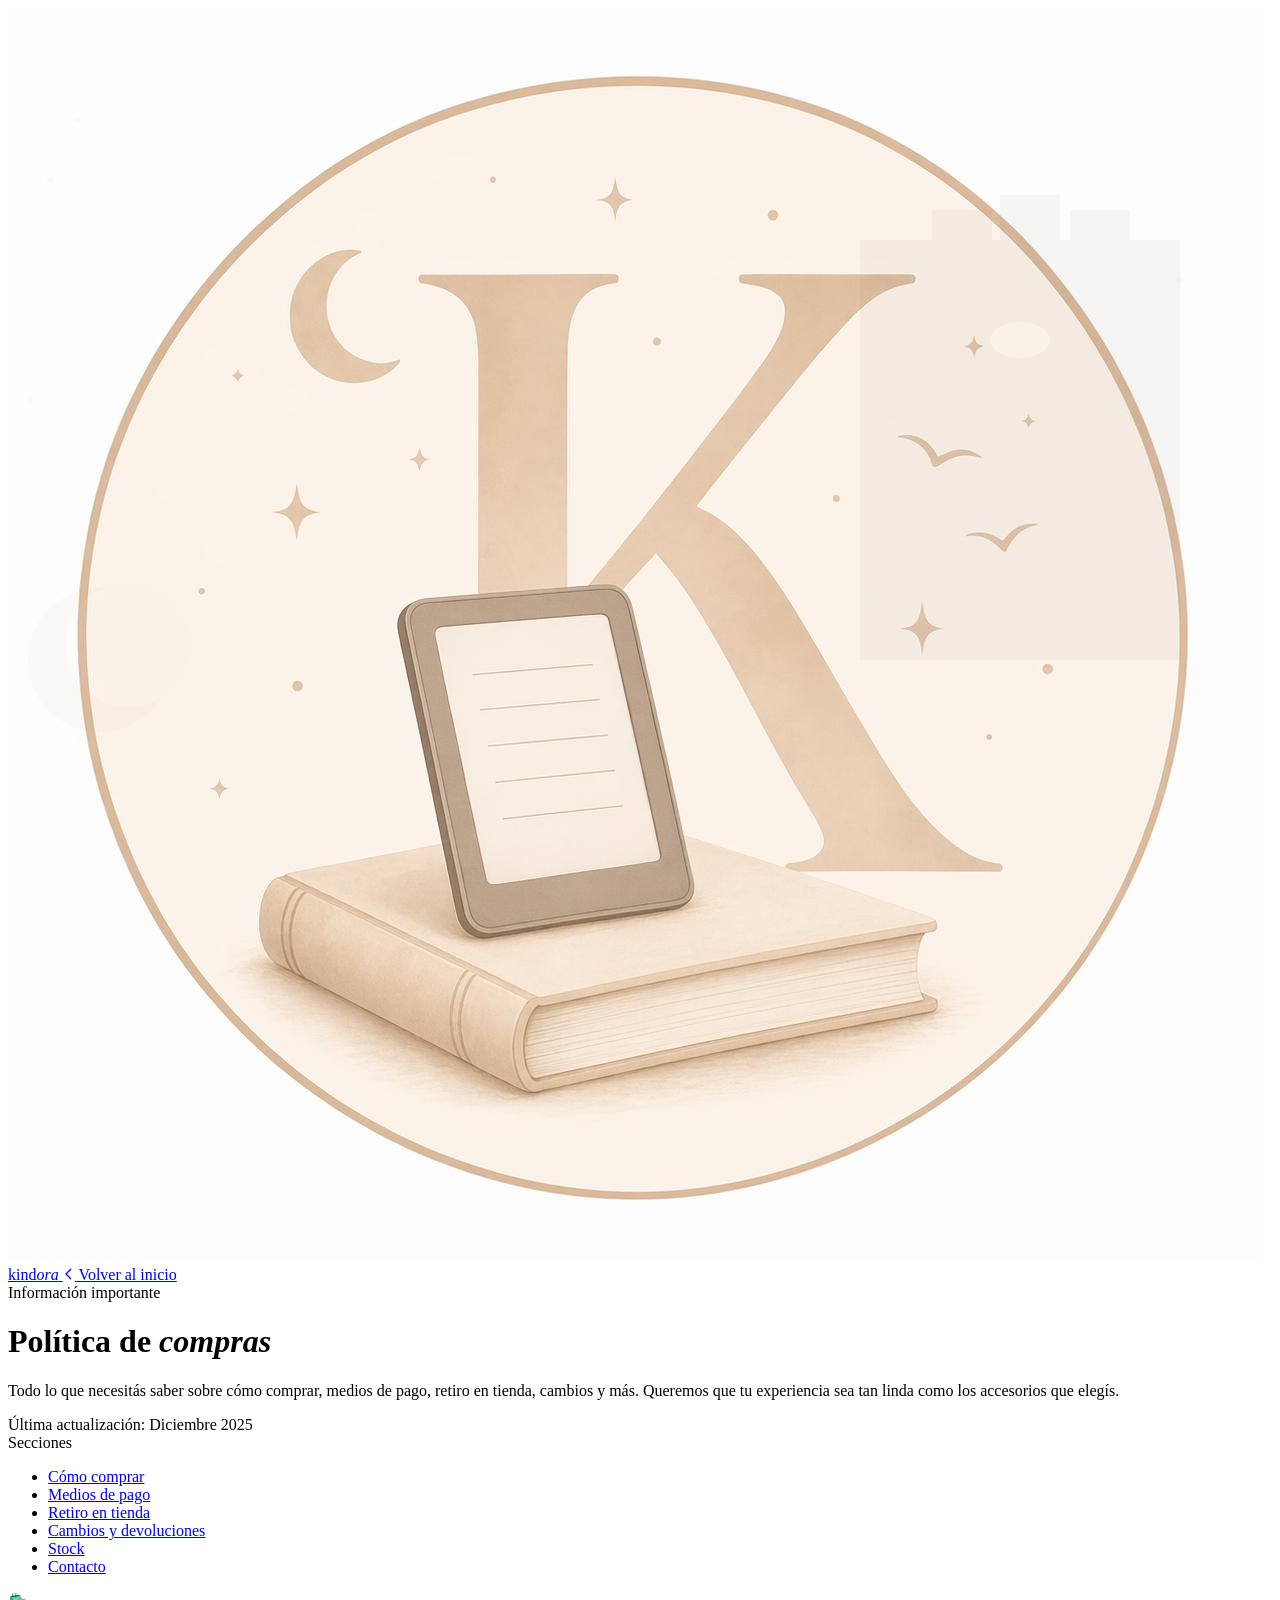
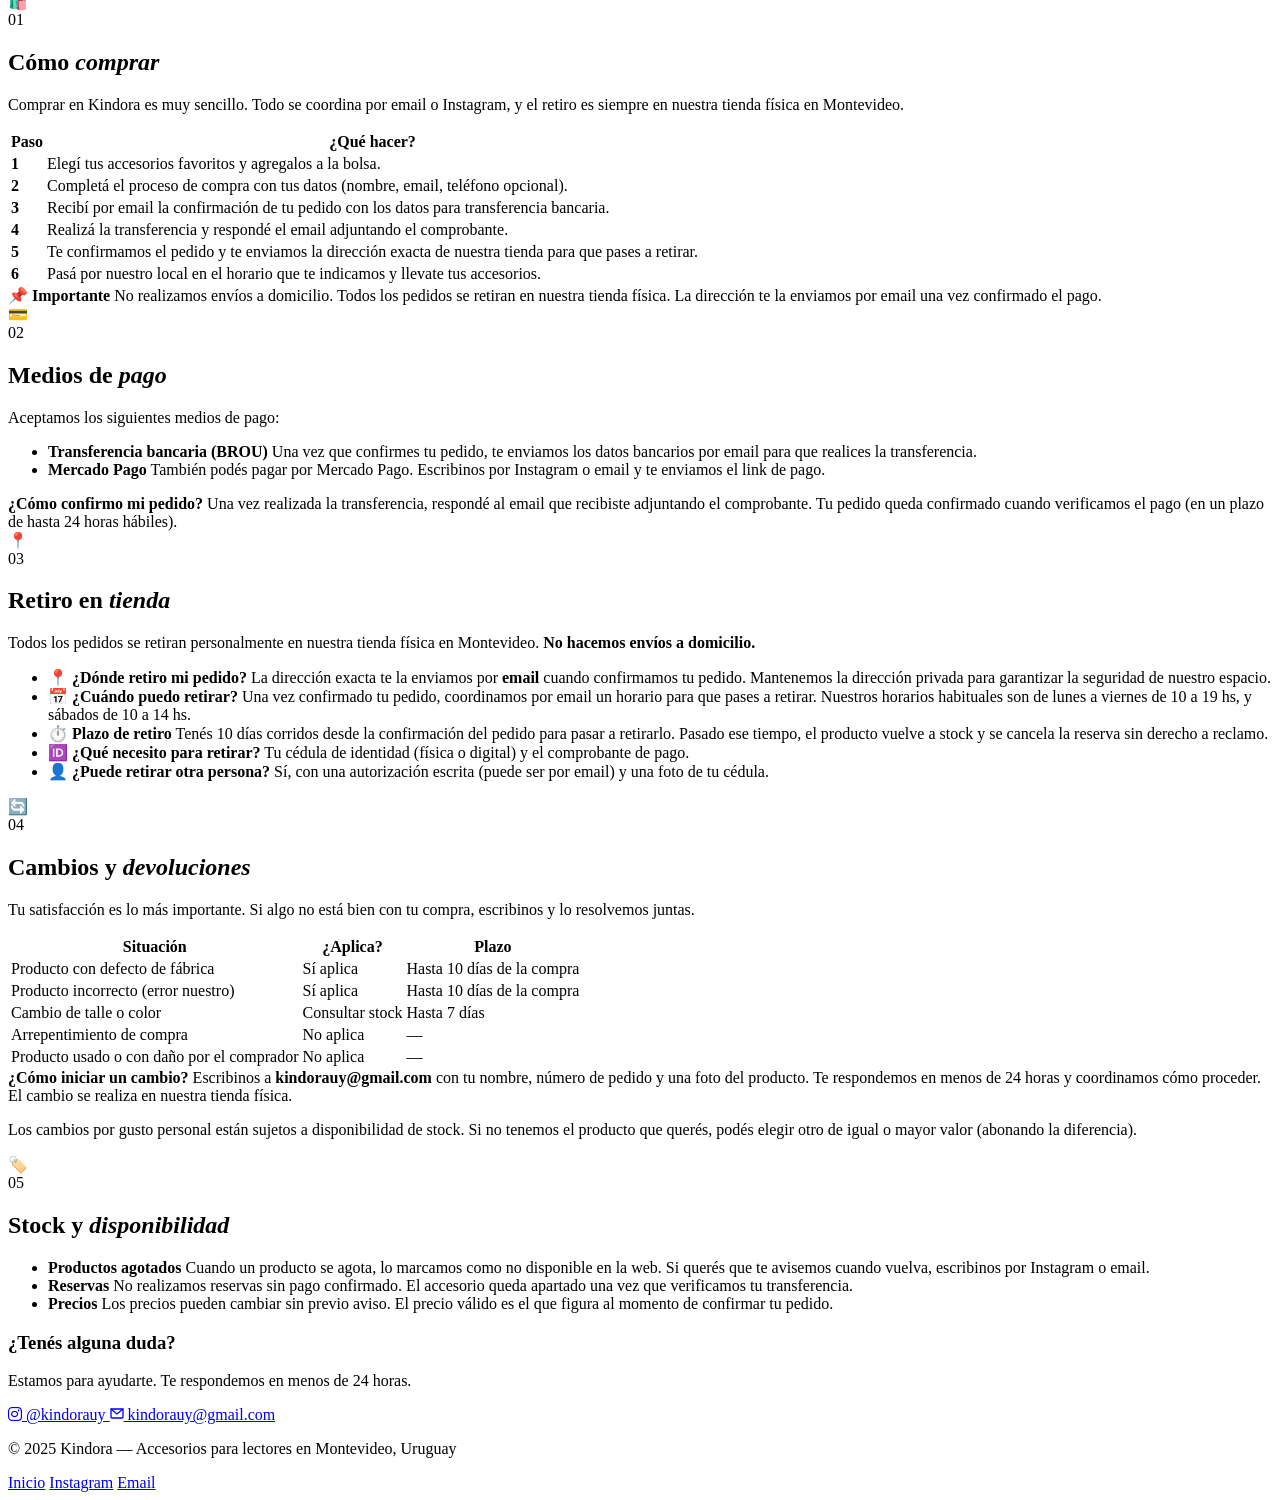
==== politica.html @ 34f6d498 "Create politica.html" ====
<!DOCTYPE html>
<html lang="es">
<head>
  <meta charset="UTF-8"/>
  <meta name="viewport" content="width=device-width, initial-scale=1.0, viewport-fit=cover"/>
  <title>Política de Compras — Kindora</title>
  <link href="https://fonts.googleapis.com/css2?family=Literata:ital,opsz,wght@0,7..72,300;0,7..72,400;0,7..72,500;0,7..72,600;1,7..72,300;1,7..72,400&display=swap" rel="stylesheet"/>
  <link rel="stylesheet" href="https://cdnjs.cloudflare.com/ajax/libs/font-awesome/6.4.0/css/all.min.css"/>
  <link rel="icon" href="img/logo.jpg" type="image/jpeg">
  <link rel="stylesheet" href="politica.css">
</head>
<body>

<!-- Fondo acuarela -->
<div class="watercolor-bg" aria-hidden="true">
  <svg width="100%" height="100%" xmlns="http://www.w3.org/2000/svg" style="position:absolute;top:0;left:0">
    <g opacity="0.035" fill="#4A3728" transform="translate(860,40)">
      <rect x="0" y="200" width="320" height="420"/>
      <rect x="72" y="170" width="60" height="40"/>
      <rect x="140" y="155" width="60" height="55"/>
      <rect x="210" y="170" width="60" height="40"/>
      <rect x="130" y="300" width="60" height="320"/>
      <ellipse cx="160" cy="300" rx="30" ry="18" fill="#F9F4EE"/>
    </g>
    <g opacity="0.04" transform="translate(20,580)">
      <circle cx="80" cy="80" r="72" fill="#D4A373"/>
      <circle cx="108" cy="65" r="62" fill="#F9F4EE"/>
    </g>
    <g opacity="0.055" fill="#D4A373">
      <circle cx="50" cy="180" r="3"/><circle cx="78" cy="120" r="2"/>
      <circle cx="1180" cy="280" r="3.5"/><circle cx="30" cy="400" r="2.5"/>
    </g>
  </svg>
</div>

<!-- Nav -->
<nav>
  <div class="nav-inner">
    <a href="index.html" class="logo">
      <img src="img/logo.jpeg" alt="Kindora" class="logo-img">
      <span class="logo-text">kind<em>ora</em></span>
    </a>
    <a href="index.html" class="nav-back">
      <svg width="12" height="12" viewBox="0 0 12 12" fill="none" stroke="currentColor" stroke-width="1.3">
        <polyline points="8,1 3,6 8,11"/>
      </svg>
      Volver al inicio
    </a>
  </div>
</nav>

<!-- Hero -->
<div class="policy-hero">
  <div class="policy-hero-inner">
    <div class="policy-eyebrow">Información importante</div>
    <h1>Política de <em>compras</em></h1>
    <p>Todo lo que necesitás saber sobre cómo comprar, medios de pago, retiro en tienda, cambios y más. Queremos que tu experiencia sea tan linda como los accesorios que elegís.</p>
    <div class="policy-date">Última actualización: Diciembre 2025</div>
    <div class="hero-ornament">
      <span></span><span></span><span></span><span></span><span></span>
    </div>
  </div>
</div>

<!-- Índice -->
<div class="policy-index">
  <div class="policy-index-inner">
    <span class="index-label">Secciones</span>
    <ul class="index-links">
      <li><a href="#comocomprar">Cómo comprar</a></li>
      <li><a href="#pagos">Medios de pago</a></li>
      <li><a href="#retiro">Retiro en tienda</a></li>
      <li><a href="#cambios">Cambios y devoluciones</a></li>
      <li><a href="#stock">Stock</a></li>
      <li><a href="#contacto">Contacto</a></li>
    </ul>
  </div>
</div>

<!-- Cuerpo -->
<div class="policy-body">

  <!-- 1. Cómo comprar -->
  <div class="policy-section" id="comocomprar-section">
    <span class="section-anchor" id="comocomprar"></span>
    <div class="policy-section-header">
      <div class="section-icon">🛍️</div>
      <div class="section-title-wrap">
        <span class="section-num">01</span>
        <h2>Cómo <em>comprar</em></h2>
      </div>
    </div>

    <p>Comprar en Kindora es muy sencillo. Todo se coordina por email o Instagram, y el retiro es siempre en nuestra tienda física en Montevideo.</p>

    <div class="policy-table-wrap">
      <table class="policy-table">
        <thead><tr><th>Paso</th><th>¿Qué hacer?</th></tr></thead>
        <tbody>
          <tr><td><strong>1</strong></td><td>Elegí tus accesorios favoritos y agregalos a la bolsa.</td></tr>
          <tr><td><strong>2</strong></td><td>Completá el proceso de compra con tus datos (nombre, email, teléfono opcional).</td></tr>
          <tr><td><strong>3</strong></td><td>Recibí por email la confirmación de tu pedido con los datos para transferencia bancaria.</td></tr>
          <tr><td><strong>4</strong></td><td>Realizá la transferencia y respondé el email adjuntando el comprobante.</td></tr>
          <tr><td><strong>5</strong></td><td>Te confirmamos el pedido y te enviamos la dirección exacta de nuestra tienda para que pases a retirar.</td></tr>
          <tr><td><strong>6</strong></td><td>Pasá por nuestro local en el horario que te indicamos y llevate tus accesorios.</td></tr>
        </tbody>
      </table>
    </div>

    <div class="policy-highlight">
      <strong>📌 Importante</strong>
      No realizamos envíos a domicilio. Todos los pedidos se retiran en nuestra tienda física. La dirección te la enviamos por email una vez confirmado el pago.
    </div>
  </div>

  <!-- 2. Medios de pago -->
  <div class="policy-section" id="pagos-section">
    <span class="section-anchor" id="pagos"></span>
    <div class="policy-section-header">
      <div class="section-icon">💳</div>
      <div class="section-title-wrap">
        <span class="section-num">02</span>
        <h2>Medios de <em>pago</em></h2>
      </div>
    </div>

    <p>Aceptamos los siguientes medios de pago:</p>

    <ul class="policy-items">
      <li>
        <div>
          <strong>Transferencia bancaria (BROU)</strong>
          Una vez que confirmes tu pedido, te enviamos los datos bancarios por email para que realices la transferencia.
        </div>
      </li>
      <li>
        <div>
          <strong>Mercado Pago</strong>
          También podés pagar por Mercado Pago. Escribinos por Instagram o email y te enviamos el link de pago.
        </div>
      </li>
    </ul>

    <div class="policy-highlight">
      <strong>¿Cómo confirmo mi pedido?</strong>
      Una vez realizada la transferencia, respondé al email que recibiste adjuntando el comprobante. Tu pedido queda confirmado cuando verificamos el pago (en un plazo de hasta 24 horas hábiles).
    </div>
  </div>

  <!-- 3. Retiro en tienda -->
  <div class="policy-section" id="retiro-section">
    <span class="section-anchor" id="retiro"></span>
    <div class="policy-section-header">
      <div class="section-icon">📍</div>
      <div class="section-title-wrap">
        <span class="section-num">03</span>
        <h2>Retiro en <em>tienda</em></h2>
      </div>
    </div>

    <p>Todos los pedidos se retiran personalmente en nuestra tienda física en Montevideo. <strong>No hacemos envíos a domicilio.</strong></p>

    <ul class="policy-items">
      <li>
        <div>
          <strong>📍 ¿Dónde retiro mi pedido?</strong>
          La dirección exacta te la enviamos por <strong>email</strong> cuando confirmamos tu pedido. Mantenemos la dirección privada para garantizar la seguridad de nuestro espacio.
        </div>
      </li>
      <li>
        <div>
          <strong>📅 ¿Cuándo puedo retirar?</strong>
          Una vez confirmado tu pedido, coordinamos por email un horario para que pases a retirar. Nuestros horarios habituales son de lunes a viernes de 10 a 19 hs, y sábados de 10 a 14 hs.
        </div>
      </li>
      <li>
        <div>
          <strong>⏱️ Plazo de retiro</strong>
          Tenés 10 días corridos desde la confirmación del pedido para pasar a retirarlo. Pasado ese tiempo, el producto vuelve a stock y se cancela la reserva sin derecho a reclamo.
        </div>
      </li>
      <li>
        <div>
          <strong>🆔 ¿Qué necesito para retirar?</strong>
          Tu cédula de identidad (física o digital) y el comprobante de pago.
        </div>
      </li>
      <li>
        <div>
          <strong>👤 ¿Puede retirar otra persona?</strong>
          Sí, con una autorización escrita (puede ser por email) y una foto de tu cédula.
        </div>
      </li>
    </ul>
  </div>

  <!-- 4. Cambios y devoluciones -->
  <div class="policy-section" id="cambios-section">
    <span class="section-anchor" id="cambios"></span>
    <div class="policy-section-header">
      <div class="section-icon">🔄</div>
      <div class="section-title-wrap">
        <span class="section-num">04</span>
        <h2>Cambios y <em>devoluciones</em></h2>
      </div>
    </div>

    <p>Tu satisfacción es lo más importante. Si algo no está bien con tu compra, escribinos y lo resolvemos juntas.</p>

    <div class="policy-table-wrap">
      <table class="policy-table">
        <thead>
          <tr><th>Situación</th><th>¿Aplica?</th><th>Plazo</th></tr>
        </thead>
        <tbody>
          <tr><td>Producto con defecto de fábrica</td><td><span class="badge badge-ok">Sí aplica</span></td><td>Hasta 10 días de la compra</td></tr>
          <tr><td>Producto incorrecto (error nuestro)</td><td><span class="badge badge-ok">Sí aplica</span></td><td>Hasta 10 días de la compra</td></tr>
          <tr><td>Cambio de talle o color</td><td><span class="badge badge-cond">Consultar stock</span></td><td>Hasta 7 días</td></tr>
          <tr><td>Arrepentimiento de compra</td><td><span class="badge badge-no">No aplica</span></td><td>—</td></tr>
          <tr><td>Producto usado o con daño por el comprador</td><td><span class="badge badge-no">No aplica</span></td><td>—</td></tr>
        </tbody>
      </table>
    </div>

    <div class="policy-highlight">
      <strong>¿Cómo iniciar un cambio?</strong>
      Escribinos a <strong>kindorauy@gmail.com</strong> con tu nombre, número de pedido y una foto del producto. Te respondemos en menos de 24 horas y coordinamos cómo proceder. El cambio se realiza en nuestra tienda física.
    </div>

    <p>Los cambios por gusto personal están sujetos a disponibilidad de stock. Si no tenemos el producto que querés, podés elegir otro de igual o mayor valor (abonando la diferencia).</p>
  </div>

  <!-- 5. Stock -->
  <div class="policy-section" id="stock-section">
    <span class="section-anchor" id="stock"></span>
    <div class="policy-section-header">
      <div class="section-icon">🏷️</div>
      <div class="section-title-wrap">
        <span class="section-num">05</span>
        <h2>Stock y <em>disponibilidad</em></h2>
      </div>
    </div>

    <ul class="policy-items">
      <li>
        <div>
          <strong>Productos agotados</strong>
          Cuando un producto se agota, lo marcamos como no disponible en la web. Si querés que te avisemos cuando vuelva, escribinos por Instagram o email.
        </div>
      </li>
      <li>
        <div>
          <strong>Reservas</strong>
          No realizamos reservas sin pago confirmado. El accesorio queda apartado una vez que verificamos tu transferencia.
        </div>
      </li>
      <li>
        <div>
          <strong>Precios</strong>
          Los precios pueden cambiar sin previo aviso. El precio válido es el que figura al momento de confirmar tu pedido.
        </div>
      </li>
    </ul>
  </div>

  <!-- CTA Contacto -->
  <div class="policy-section" id="contacto-section">
    <span class="section-anchor" id="contacto"></span>
    <div class="policy-cta">
      <div class="policy-cta-text">
        <h3>¿Tenés alguna duda?</h3>
        <p>Estamos para ayudarte. Te respondemos en menos de 24 horas.</p>
      </div>
      <div class="policy-cta-actions">
        <a href="https://www.instagram.com/kindorauy" target="_blank" class="btn-ig">
          <i class="fab fa-instagram"></i>
          @kindorauy
        </a>
        <a href="mailto:kindorauy@gmail.com" class="btn-mail">
          <svg width="14" height="14" viewBox="0 0 14 14" fill="none" stroke="currentColor" stroke-width="1.3">
            <path d="M1 3h12v8a1 1 0 0 1-1 1H2a1 1 0 0 1-1-1V3z"/>
            <path d="M1 3l6 5 6-5"/>
          </svg>
          kindorauy@gmail.com
        </a>
      </div>
    </div>
  </div>

</div>

<!-- Footer -->
<footer>
  <div class="footer-bottom-simple">
    <p>© 2025 Kindora — Accesorios para lectores en Montevideo, Uruguay</p>
    <div class="footer-links">
      <a href="index.html">Inicio</a>
      <a href="https://www.instagram.com/kindorauy" target="_blank">Instagram</a>
      <a href="mailto:kindorauy@gmail.com">Email</a>
    </div>
  </div>
</footer>

<script src="politica.js"></script>
</body>
</html>
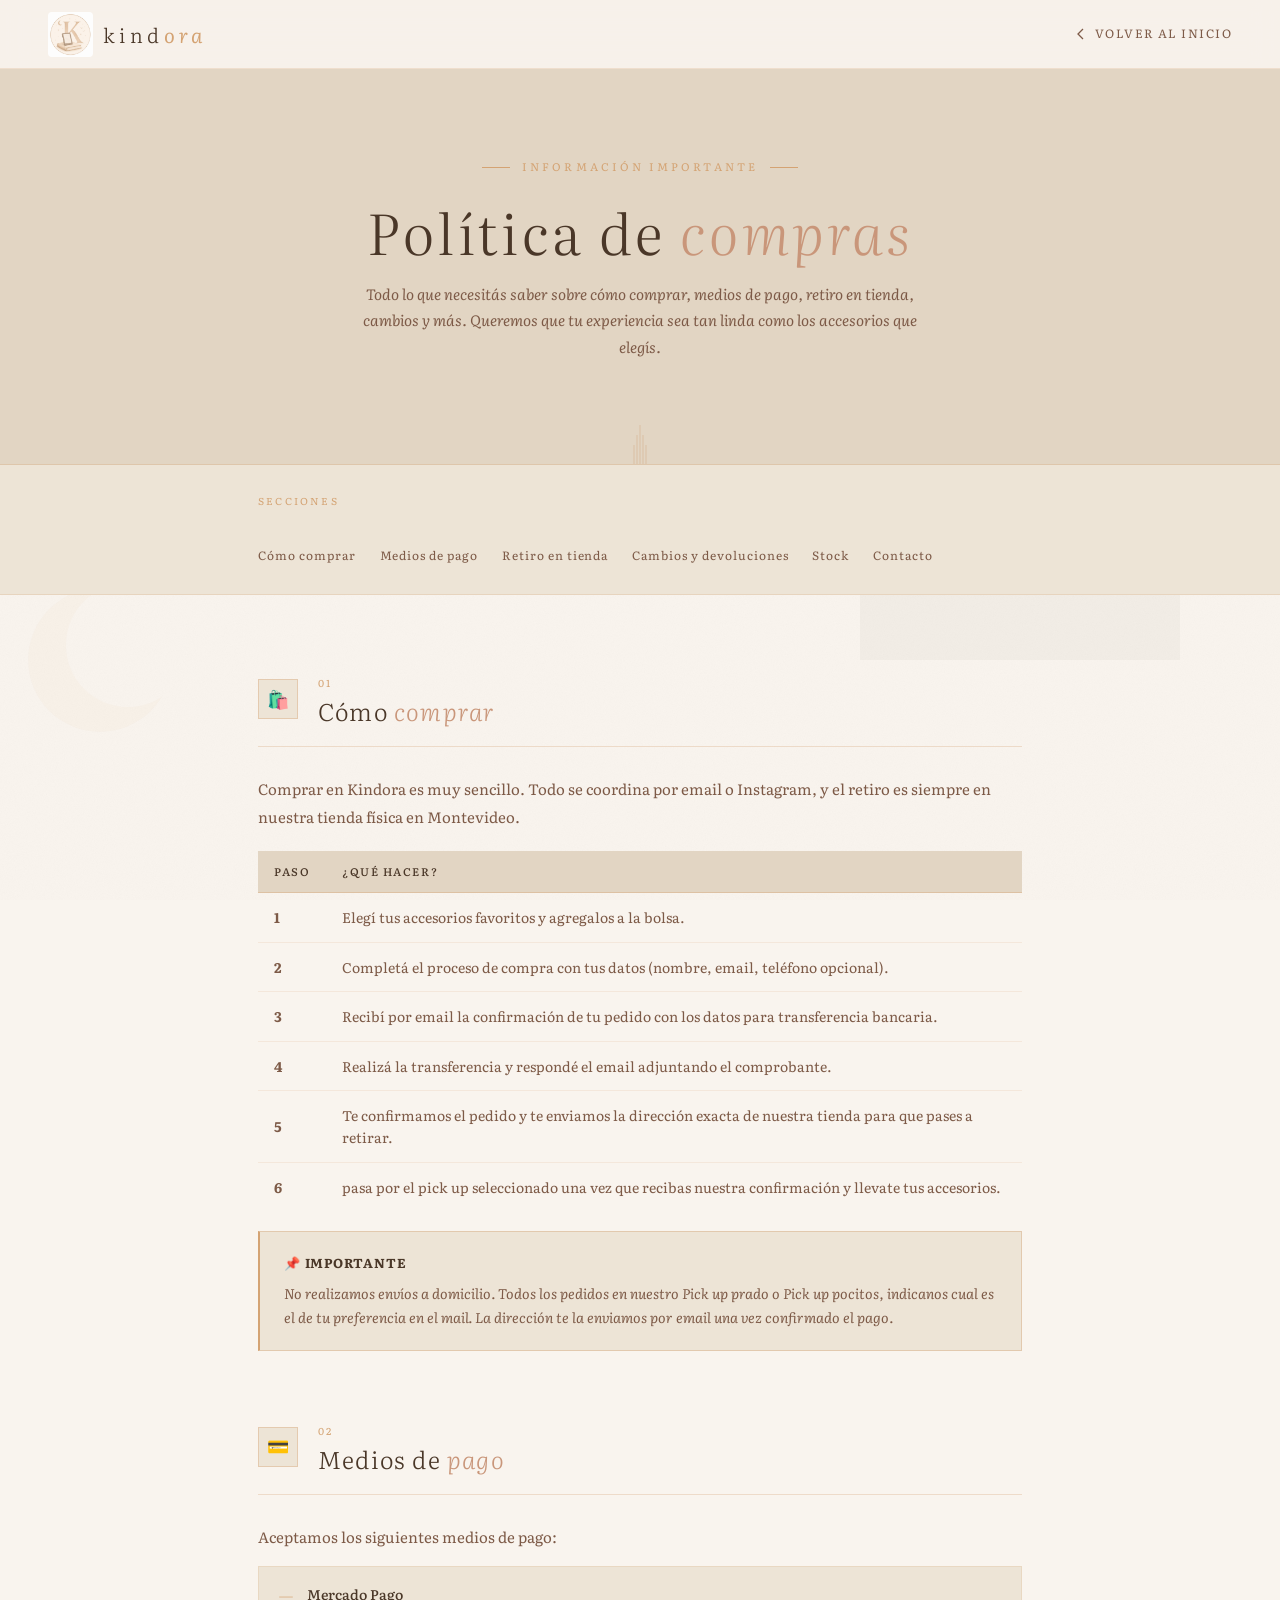
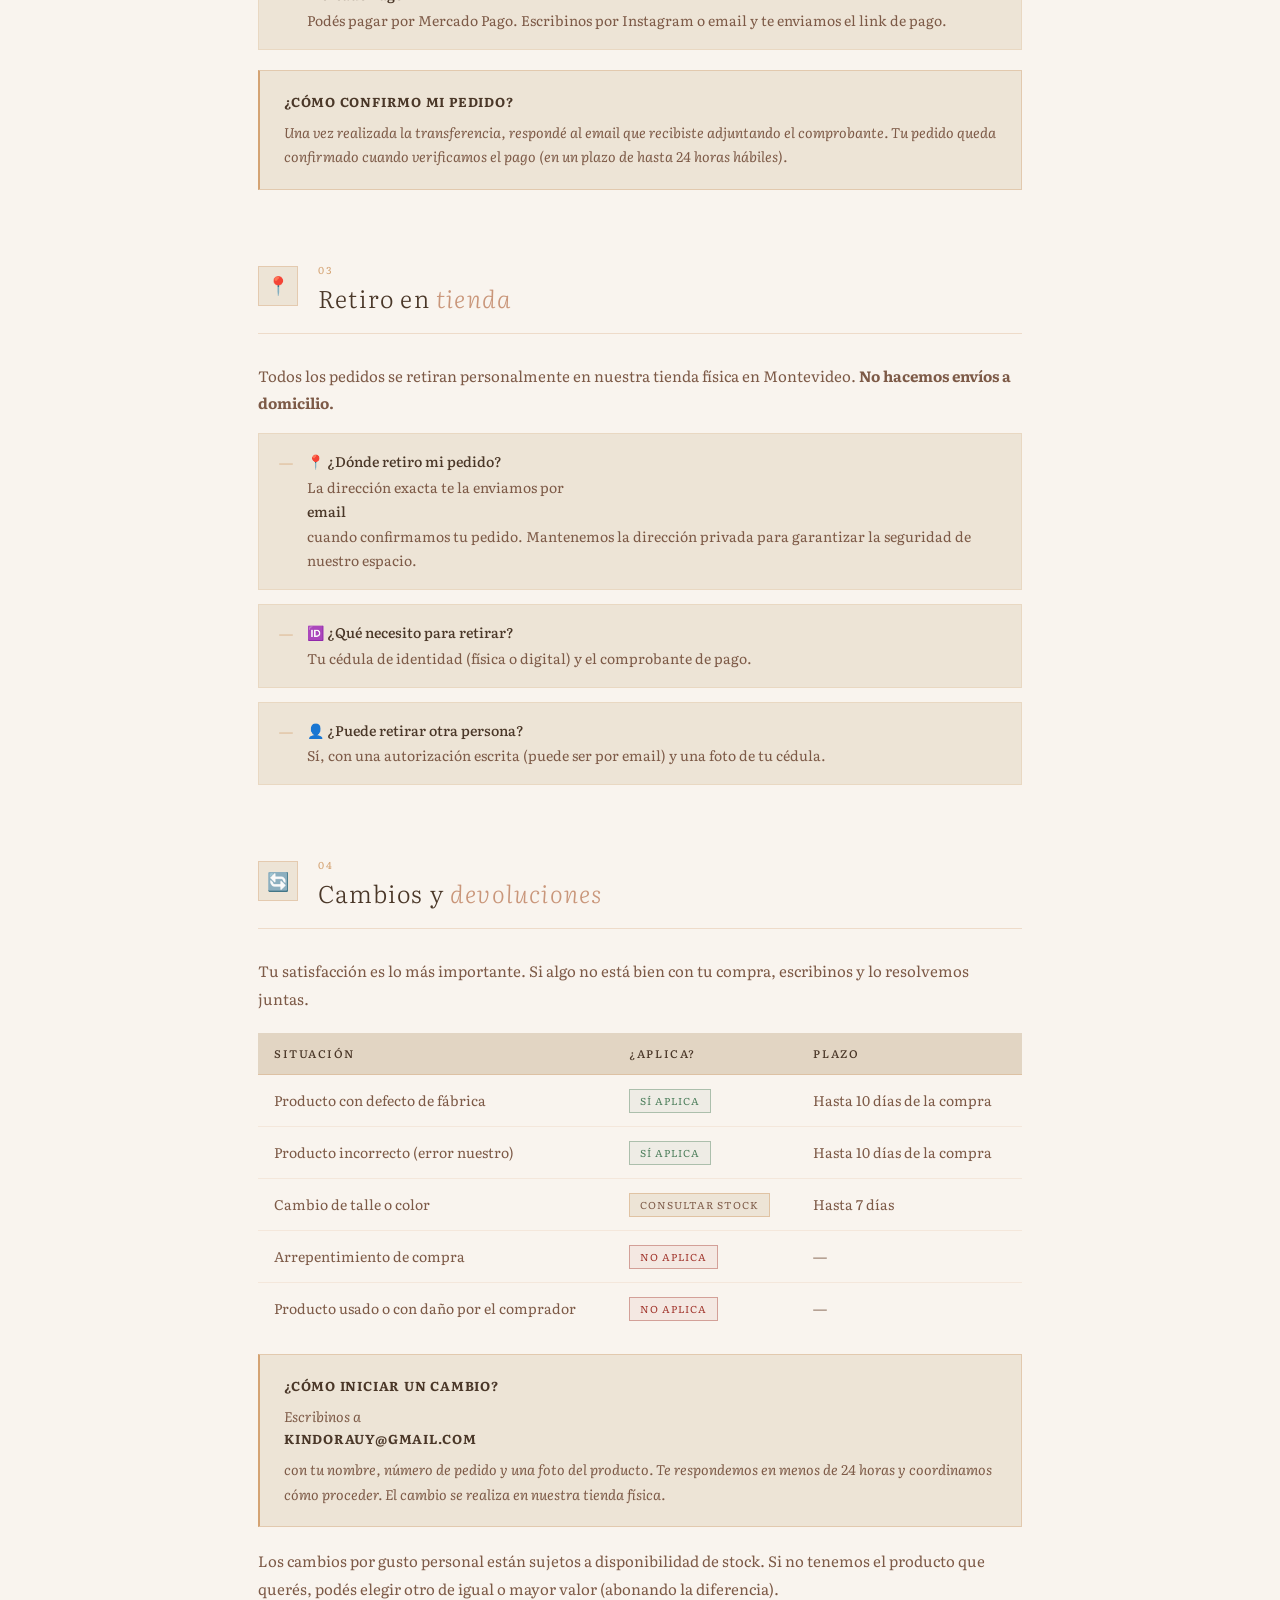
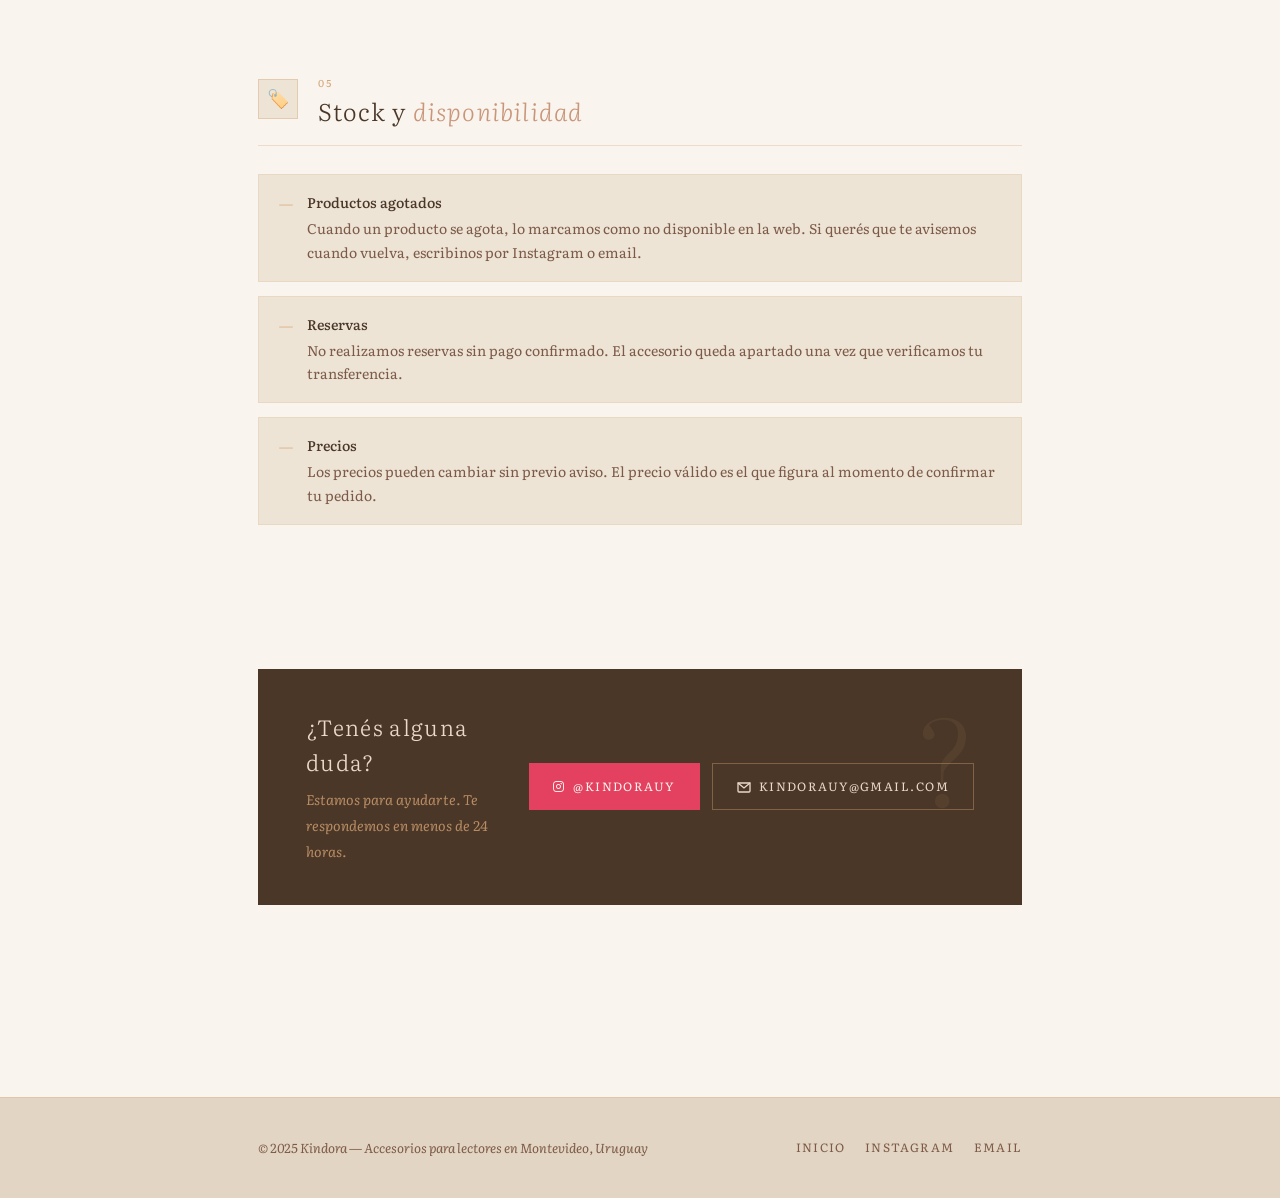
==== commit 54c0ece5: "Update politica.html" ====
--- a/politica.html
+++ b/politica.html
@@ -55,7 +55,7 @@
     <div class="policy-eyebrow">Información importante</div>
     <h1>Política de <em>compras</em></h1>
     <p>Todo lo que necesitás saber sobre cómo comprar, medios de pago, retiro en tienda, cambios y más. Queremos que tu experiencia sea tan linda como los accesorios que elegís.</p>
-    <div class="policy-date">Última actualización: Diciembre 2025</div>
+    
     <div class="hero-ornament">
       <span></span><span></span><span></span><span></span><span></span>
     </div>
@@ -102,14 +102,14 @@
           <tr><td><strong>3</strong></td><td>Recibí por email la confirmación de tu pedido con los datos para transferencia bancaria.</td></tr>
           <tr><td><strong>4</strong></td><td>Realizá la transferencia y respondé el email adjuntando el comprobante.</td></tr>
           <tr><td><strong>5</strong></td><td>Te confirmamos el pedido y te enviamos la dirección exacta de nuestra tienda para que pases a retirar.</td></tr>
-          <tr><td><strong>6</strong></td><td>Pasá por nuestro local en el horario que te indicamos y llevate tus accesorios.</td></tr>
+          <tr><td><strong>6</strong></td><td>pasa por el pick up seleccionado una vez que recibas nuestra confirmación y llevate tus accesorios.</td></tr>
         </tbody>
       </table>
     </div>
 
     <div class="policy-highlight">
       <strong>📌 Importante</strong>
-      No realizamos envíos a domicilio. Todos los pedidos se retiran en nuestra tienda física. La dirección te la enviamos por email una vez confirmado el pago.
+      No realizamos envíos a domicilio. Todos los pedidos en nuestro Pick up prado o Pick up pocitos, indicanos cual es el de tu preferencia en el mail. La dirección te la enviamos por email una vez confirmado el pago.
     </div>
   </div>
 
@@ -127,16 +127,11 @@
     <p>Aceptamos los siguientes medios de pago:</p>
 
     <ul class="policy-items">
-      <li>
-        <div>
-          <strong>Transferencia bancaria (BROU)</strong>
-          Una vez que confirmes tu pedido, te enviamos los datos bancarios por email para que realices la transferencia.
-        </div>
-      </li>
+      
       <li>
         <div>
           <strong>Mercado Pago</strong>
-          También podés pagar por Mercado Pago. Escribinos por Instagram o email y te enviamos el link de pago.
+          Podés pagar por Mercado Pago. Escribinos por Instagram o email y te enviamos el link de pago.
         </div>
       </li>
     </ul>
@@ -166,19 +161,8 @@
           <strong>📍 ¿Dónde retiro mi pedido?</strong>
           La dirección exacta te la enviamos por <strong>email</strong> cuando confirmamos tu pedido. Mantenemos la dirección privada para garantizar la seguridad de nuestro espacio.
         </div>
-      </li>
-      <li>
-        <div>
-          <strong>📅 ¿Cuándo puedo retirar?</strong>
-          Una vez confirmado tu pedido, coordinamos por email un horario para que pases a retirar. Nuestros horarios habituales son de lunes a viernes de 10 a 19 hs, y sábados de 10 a 14 hs.
-        </div>
-      </li>
-      <li>
-        <div>
-          <strong>⏱️ Plazo de retiro</strong>
-          Tenés 10 días corridos desde la confirmación del pedido para pasar a retirarlo. Pasado ese tiempo, el producto vuelve a stock y se cancela la reserva sin derecho a reclamo.
-        </div>
-      </li>
+      </li>   
+      
       <li>
         <div>
           <strong>🆔 ¿Qué necesito para retirar?</strong>
--- a/politica.css
+++ b/politica.css
@@ -0,0 +1,707 @@
+*,
+*::before,
+*::after {
+  margin: 0;
+  padding: 0;
+  box-sizing: border-box;
+}
+
+html {
+  scroll-behavior: smooth;
+}
+
+body {
+  font-family: 'Literata', Georgia, serif;
+  background-color: #F9F4EE;
+  color: #4A3728;
+  line-height: 1.6;
+  -webkit-font-smoothing: antialiased;
+  overflow-x: hidden;
+  position: relative;
+}
+
+/* Variables */
+:root {
+  --cream: #F9F4EE;
+  --brown: #4A3728;
+  --sepia: #D4A373;
+  --rose: #C9967A;
+  --rose-light: #EDD9C8;
+  --brown-mid: #7D5A47;
+  --brown-light: #A67B5B;
+  --cream-dark: #EDE4D6;
+  --cream-darker: #E2D5C3;
+  --ink: #2E1F12;
+  --shadow-soft: rgba(74, 55, 40, 0.12);
+  --shadow-med: rgba(74, 55, 40, 0.20);
+  --transition: all 0.28s cubic-bezier(0.25, 0.1, 0.2, 1);
+}
+
+/* Paper texture */
+body::before {
+  content: '';
+  position: fixed;
+  inset: 0;
+  background-image: url("data:image/svg+xml,%3Csvg xmlns='http://www.w3.org/2000/svg' width='300' height='300'%3E%3Cfilter id='n'%3E%3CfeTurbulence type='fractalNoise' baseFrequency='0.9' numOctaves='4' stitchTiles='stitch'/%3E%3CfeColorMatrix type='saturate' values='0'/%3E%3C/filter%3E%3Crect width='300' height='300' filter='url(%23n)' opacity='0.04'/%3E%3C/svg%3E");
+  pointer-events: none;
+  z-index: 0;
+}
+
+.watercolor-bg {
+  position: fixed;
+  top: 0;
+  left: 0;
+  width: 100%;
+  height: 100%;
+  pointer-events: none;
+  z-index: 0;
+  overflow: hidden;
+}
+
+/* Navigation */
+nav {
+  position: fixed;
+  top: 0;
+  left: 0;
+  right: 0;
+  z-index: 100;
+  padding: 0 48px;
+  background: rgba(249, 244, 238, 0.92);
+  backdrop-filter: blur(14px);
+  border-bottom: 0.5px solid rgba(212, 163, 115, 0.25);
+}
+
+.nav-inner {
+  max-width: 1280px;
+  margin: 0 auto;
+  display: flex;
+  align-items: center;
+  justify-content: space-between;
+  height: 68px;
+}
+
+.logo {
+  display: flex;
+  align-items: center;
+  gap: 10px;
+  text-decoration: none;
+}
+
+.logo-img {
+  height: 45px;
+  width: auto;
+  border-radius: 4px;
+}
+
+.logo-text {
+  font-size: 20px;
+  font-weight: 300;
+  letter-spacing: 0.22em;
+  color: var(--brown);
+  text-transform: lowercase;
+}
+
+.logo-text em {
+  font-style: italic;
+  font-weight: 400;
+  color: var(--sepia);
+}
+
+.nav-back {
+  display: flex;
+  align-items: center;
+  gap: 8px;
+  font-family: 'Literata', serif;
+  font-size: 12px;
+  letter-spacing: 0.12em;
+  text-transform: uppercase;
+  color: var(--brown-mid);
+  text-decoration: none;
+  transition: color 0.2s;
+}
+
+.nav-back:hover {
+  color: var(--brown);
+}
+
+.nav-back svg {
+  transition: transform 0.2s;
+}
+
+.nav-back:hover svg {
+  transform: translateX(-3px);
+}
+
+/* Hero */
+.policy-hero {
+  padding-top: 68px;
+  background: var(--cream-darker);
+  border-bottom: 0.5px solid rgba(212, 163, 115, 0.3);
+  position: relative;
+  z-index: 1;
+  overflow: hidden;
+}
+
+.policy-hero-inner {
+  max-width: 860px;
+  margin: 0 auto;
+  padding: 80px 48px 72px;
+  text-align: center;
+  position: relative;
+  animation: fadeUp 0.9s ease both;
+}
+
+@keyframes fadeUp {
+  from {
+    opacity: 0;
+    transform: translateY(20px);
+  }
+  to {
+    opacity: 1;
+    transform: translateY(0);
+  }
+}
+
+.policy-eyebrow {
+  display: inline-flex;
+  align-items: center;
+  gap: 12px;
+  font-size: 11px;
+  letter-spacing: 0.28em;
+  text-transform: uppercase;
+  color: var(--sepia);
+  margin-bottom: 24px;
+}
+
+.policy-eyebrow::before,
+.policy-eyebrow::after {
+  content: '';
+  display: block;
+  width: 28px;
+  height: 0.5px;
+  background: var(--sepia);
+}
+
+.policy-hero h1 {
+  font-size: clamp(32px, 5vw, 56px);
+  font-weight: 300;
+  letter-spacing: 0.06em;
+  line-height: 1.1;
+  color: var(--brown);
+  margin-bottom: 20px;
+}
+
+.policy-hero h1 em {
+  font-style: italic;
+  color: var(--rose);
+}
+
+.policy-hero p {
+  font-size: 15px;
+  line-height: 1.75;
+  color: var(--brown-mid);
+  max-width: 560px;
+  margin: 0 auto 32px;
+  font-style: italic;
+}
+
+.policy-date {
+  font-size: 11px;
+  letter-spacing: 0.18em;
+  text-transform: uppercase;
+  color: var(--brown-light);
+  display: flex;
+  align-items: center;
+  justify-content: center;
+  gap: 10px;
+}
+
+.policy-date::before,
+.policy-date::after {
+  content: '';
+  display: block;
+  width: 20px;
+  height: 0.5px;
+  background: var(--brown-light);
+  opacity: 0.5;
+}
+
+.hero-ornament {
+  position: absolute;
+  bottom: -1px;
+  left: 50%;
+  transform: translateX(-50%);
+  display: flex;
+  gap: 2px;
+  align-items: flex-end;
+}
+
+.hero-ornament span {
+  display: block;
+  width: 1px;
+  background: rgba(212, 163, 115, 0.4);
+}
+
+.hero-ornament span:nth-child(1),
+.hero-ornament span:nth-child(5) {
+  height: 20px;
+}
+
+.hero-ornament span:nth-child(2),
+.hero-ornament span:nth-child(4) {
+  height: 30px;
+}
+
+.hero-ornament span:nth-child(3) {
+  height: 40px;
+}
+
+/* Índice */
+.policy-index {
+  background: var(--cream-dark);
+  border-bottom: 0.5px solid rgba(212, 163, 115, 0.25);
+  position: relative;
+  z-index: 1;
+}
+
+.policy-index-inner {
+  max-width: 860px;
+  margin: 0 auto;
+  padding: 28px 48px;
+  display: flex;
+  align-items: center;
+  gap: 32px;
+  flex-wrap: wrap;
+}
+
+.index-label {
+  font-size: 10px;
+  letter-spacing: 0.22em;
+  text-transform: uppercase;
+  color: var(--sepia);
+  white-space: nowrap;
+  flex-shrink: 0;
+}
+
+.index-links {
+  display: flex;
+  gap: 24px;
+  flex-wrap: wrap;
+  list-style: none;
+}
+
+.index-links a {
+  font-size: 12px;
+  letter-spacing: 0.08em;
+  color: var(--brown-mid);
+  text-decoration: none;
+  transition: color 0.2s;
+  white-space: nowrap;
+}
+
+.index-links a:hover {
+  color: var(--brown);
+}
+
+/* Contenido */
+.policy-body {
+  max-width: 860px;
+  margin: 0 auto;
+  padding: 80px 48px 120px;
+  position: relative;
+  z-index: 1;
+}
+
+.policy-section {
+  margin-bottom: 72px;
+  opacity: 0;
+  transform: translateY(20px);
+  transition: opacity 0.7s ease, transform 0.7s ease;
+}
+
+.policy-section.visible {
+  opacity: 1;
+  transform: translateY(0);
+}
+
+.section-anchor {
+  display: block;
+  height: 88px;
+  margin-top: -88px;
+  visibility: hidden;
+}
+
+.policy-section-header {
+  display: flex;
+  align-items: flex-start;
+  gap: 20px;
+  margin-bottom: 28px;
+  padding-bottom: 20px;
+  border-bottom: 0.5px solid rgba(212, 163, 115, 0.3);
+}
+
+.section-icon {
+  width: 40px;
+  height: 40px;
+  flex-shrink: 0;
+  background: var(--cream-dark);
+  border: 0.5px solid rgba(212, 163, 115, 0.4);
+  display: flex;
+  align-items: center;
+  justify-content: center;
+  font-size: 18px;
+  margin-top: 4px;
+}
+
+.section-title-wrap {
+  flex: 1;
+}
+
+.section-num {
+  font-size: 10px;
+  letter-spacing: 0.24em;
+  text-transform: uppercase;
+  color: var(--sepia);
+  display: block;
+  margin-bottom: 6px;
+}
+
+.policy-section h2 {
+  font-size: 24px;
+  font-weight: 300;
+  letter-spacing: 0.05em;
+  color: var(--brown);
+  line-height: 1.2;
+}
+
+.policy-section h2 em {
+  font-style: italic;
+  color: var(--rose);
+}
+
+.policy-section p {
+  font-size: 15px;
+  line-height: 1.85;
+  color: var(--brown-mid);
+  margin-bottom: 16px;
+}
+
+.policy-section p:last-child {
+  margin-bottom: 0;
+}
+
+/* Items */
+.policy-items {
+  list-style: none;
+  display: flex;
+  flex-direction: column;
+  gap: 14px;
+  margin-bottom: 20px;
+}
+
+.policy-items li {
+  display: flex;
+  align-items: flex-start;
+  gap: 14px;
+  padding: 16px 20px;
+  background: var(--cream-dark);
+  border: 0.5px solid rgba(212, 163, 115, 0.2);
+  font-size: 14px;
+  line-height: 1.7;
+  color: var(--brown-mid);
+}
+
+.policy-items li::before {
+  content: '—';
+  color: var(--sepia);
+  flex-shrink: 0;
+  font-weight: 300;
+  margin-top: 1px;
+}
+
+.policy-items li strong {
+  color: var(--brown);
+  font-weight: 500;
+  display: block;
+  margin-bottom: 2px;
+}
+
+/* Highlight box */
+.policy-highlight {
+  background: var(--cream-dark);
+  border: 0.5px solid rgba(212, 163, 115, 0.4);
+  border-left: 2px solid var(--sepia);
+  padding: 20px 24px;
+  margin: 20px 0;
+  font-size: 14px;
+  line-height: 1.75;
+  color: var(--brown-mid);
+  font-style: italic;
+}
+
+.policy-highlight strong {
+  color: var(--brown);
+  font-style: normal;
+  display: block;
+  margin-bottom: 6px;
+  font-size: 13px;
+  letter-spacing: 0.06em;
+  text-transform: uppercase;
+}
+
+/* Tabla */
+.policy-table-wrap {
+  overflow-x: auto;
+  margin: 20px 0;
+}
+
+.policy-table {
+  width: 100%;
+  border-collapse: collapse;
+  font-size: 14px;
+  color: var(--brown-mid);
+}
+
+.policy-table th {
+  background: var(--cream-darker);
+  color: var(--brown);
+  font-size: 11px;
+  letter-spacing: 0.14em;
+  text-transform: uppercase;
+  font-weight: 500;
+  padding: 12px 16px;
+  text-align: left;
+  border-bottom: 0.5px solid rgba(212, 163, 115, 0.4);
+}
+
+.policy-table td {
+  padding: 13px 16px;
+  line-height: 1.6;
+  border-bottom: 0.5px solid rgba(212, 163, 115, 0.15);
+}
+
+.policy-table tr:last-child td {
+  border-bottom: none;
+}
+
+.policy-table tr:hover td {
+  background: var(--cream-dark);
+}
+
+/* Badges */
+.badge {
+  display: inline-block;
+  font-size: 10px;
+  letter-spacing: 0.1em;
+  text-transform: uppercase;
+  padding: 3px 10px;
+  border: 0.5px solid;
+}
+
+.badge-ok {
+  color: #4a7c59;
+  border-color: rgba(74, 124, 89, 0.4);
+  background: rgba(74, 124, 89, 0.06);
+}
+
+.badge-no {
+  color: #a0332b;
+  border-color: rgba(160, 51, 43, 0.4);
+  background: rgba(160, 51, 43, 0.06);
+}
+
+.badge-cond {
+  color: var(--brown-mid);
+  border-color: rgba(212, 163, 115, 0.5);
+  background: var(--cream-dark);
+}
+
+/* CTA */
+.policy-cta {
+  background: var(--brown);
+  padding: 40px 48px;
+  display: flex;
+  align-items: center;
+  justify-content: space-between;
+  gap: 32px;
+  flex-wrap: wrap;
+  margin-top: 72px;
+  position: relative;
+  overflow: hidden;
+}
+
+.policy-cta::before {
+  content: '?';
+  position: absolute;
+  right: 48px;
+  top: -10px;
+  font-size: 120px;
+  font-weight: 300;
+  color: rgba(212, 163, 115, 0.08);
+  font-family: 'Literata', serif;
+  pointer-events: none;
+}
+
+.policy-cta-text {
+  flex: 1;
+}
+
+.policy-cta h3 {
+  font-size: 22px;
+  font-weight: 300;
+  letter-spacing: 0.06em;
+  color: var(--rose-light);
+  margin-bottom: 8px;
+}
+
+.policy-cta p {
+  font-size: 14px;
+  color: rgba(212, 163, 115, 0.8);
+  font-style: italic;
+}
+
+.policy-cta-actions {
+  display: flex;
+  gap: 12px;
+  flex-wrap: wrap;
+}
+
+.btn-ig {
+  display: inline-flex;
+  align-items: center;
+  gap: 8px;
+  font-family: 'Literata', serif;
+  font-size: 12px;
+  letter-spacing: 0.12em;
+  text-transform: uppercase;
+  color: var(--cream);
+  background: #E4405F;
+  border: none;
+  padding: 13px 24px;
+  cursor: pointer;
+  text-decoration: none;
+  transition: background 0.2s;
+}
+
+.btn-ig:hover {
+  background: #c13547;
+}
+
+.btn-mail {
+  display: inline-flex;
+  align-items: center;
+  gap: 8px;
+  font-family: 'Literata', serif;
+  font-size: 12px;
+  letter-spacing: 0.12em;
+  text-transform: uppercase;
+  color: var(--rose-light);
+  background: none;
+  border: 0.5px solid rgba(212, 163, 115, 0.4);
+  padding: 13px 24px;
+  cursor: pointer;
+  text-decoration: none;
+  transition: all 0.2s;
+}
+
+.btn-mail:hover {
+  border-color: var(--sepia);
+  color: var(--sepia);
+}
+
+/* Footer */
+footer {
+  background: var(--cream-darker);
+  border-top: 0.5px solid rgba(212, 163, 115, 0.3);
+  padding: 40px 0;
+  position: relative;
+  z-index: 1;
+}
+
+.footer-bottom-simple {
+  max-width: 860px;
+  margin: 0 auto;
+  padding: 0 48px;
+  display: flex;
+  align-items: center;
+  justify-content: space-between;
+  flex-wrap: wrap;
+  gap: 12px;
+}
+
+.footer-bottom-simple p {
+  font-size: 13px;
+  color: var(--brown-mid);
+  font-style: italic;
+}
+
+.footer-links {
+  display: flex;
+  gap: 20px;
+}
+
+.footer-links a {
+  font-size: 12px;
+  letter-spacing: 0.1em;
+  text-transform: uppercase;
+  color: var(--brown-mid);
+  text-decoration: none;
+}
+
+.footer-links a:hover {
+  color: var(--sepia);
+}
+
+/* Responsive */
+@media (max-width: 768px) {
+  nav {
+    padding: 0 24px;
+  }
+
+  .policy-hero-inner {
+    padding: 60px 24px 56px;
+  }
+
+  .policy-index-inner {
+    padding: 20px 24px;
+    gap: 16px;
+  }
+
+  .policy-body {
+    padding: 56px 24px 80px;
+  }
+
+  .policy-cta {
+    padding: 32px 28px;
+  }
+
+  .policy-cta::before {
+    display: none;
+  }
+
+  .footer-bottom-simple {
+    padding: 0 24px;
+    flex-direction: column;
+    text-align: center;
+  }
+}
+
+@media (max-width: 480px) {
+  .index-links {
+    gap: 14px;
+  }
+
+  .policy-section-header {
+    flex-direction: column;
+    gap: 12px;
+  }
+
+  .policy-cta-actions {
+    flex-direction: column;
+  }
+
+  .btn-ig,
+  .btn-mail {
+    justify-content: center;
+  }
+}
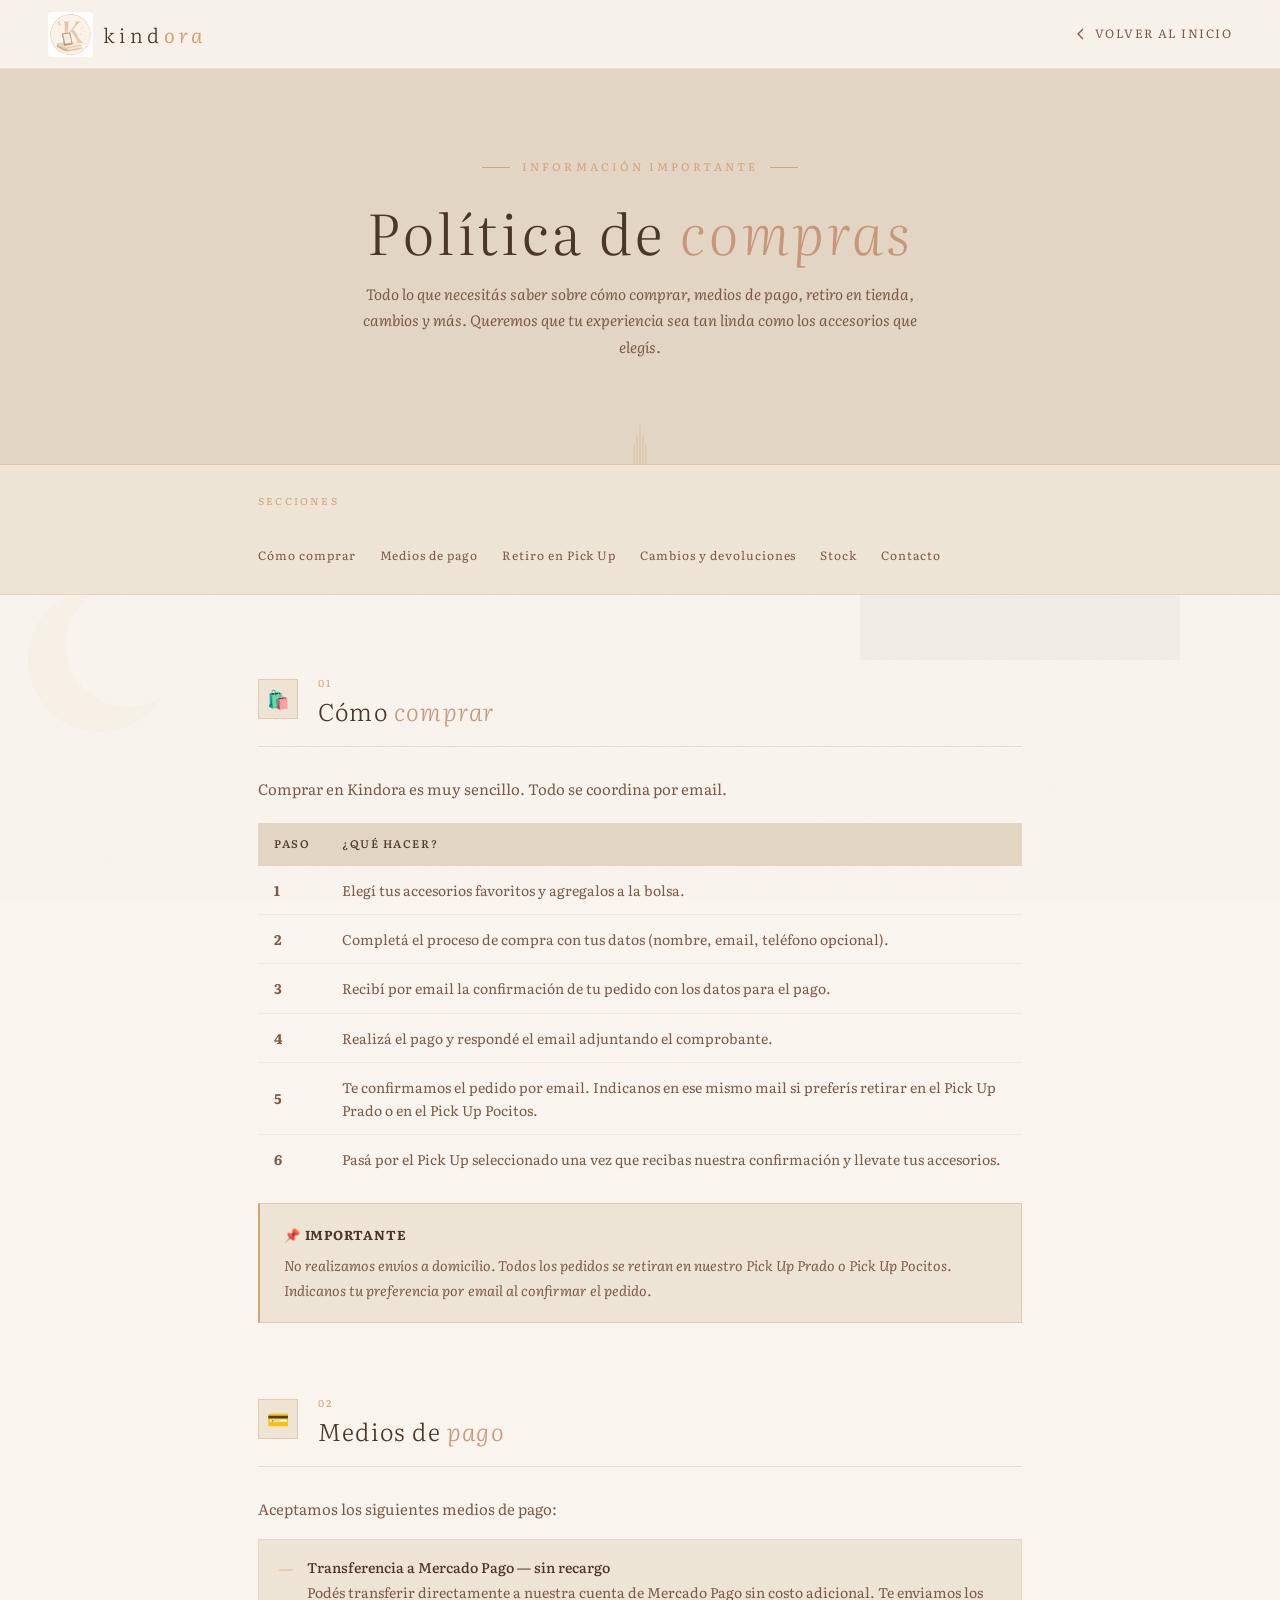
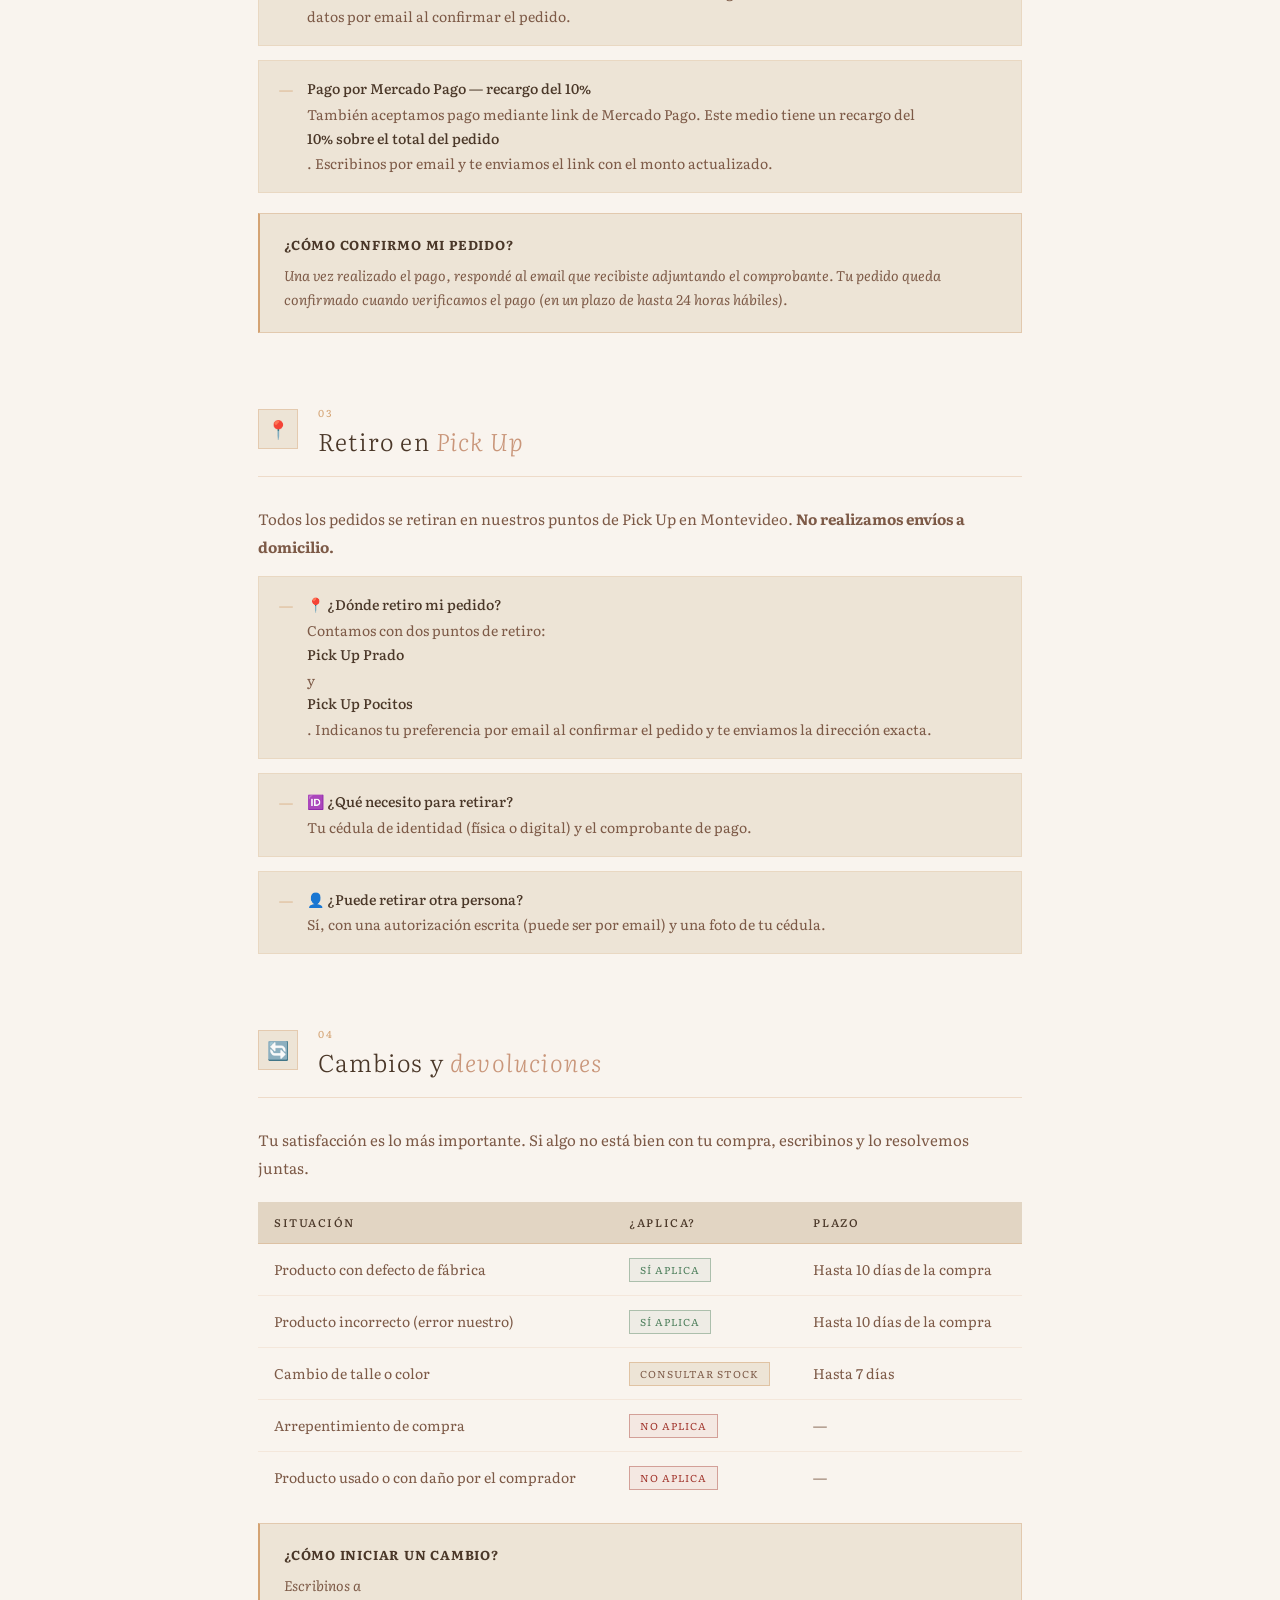
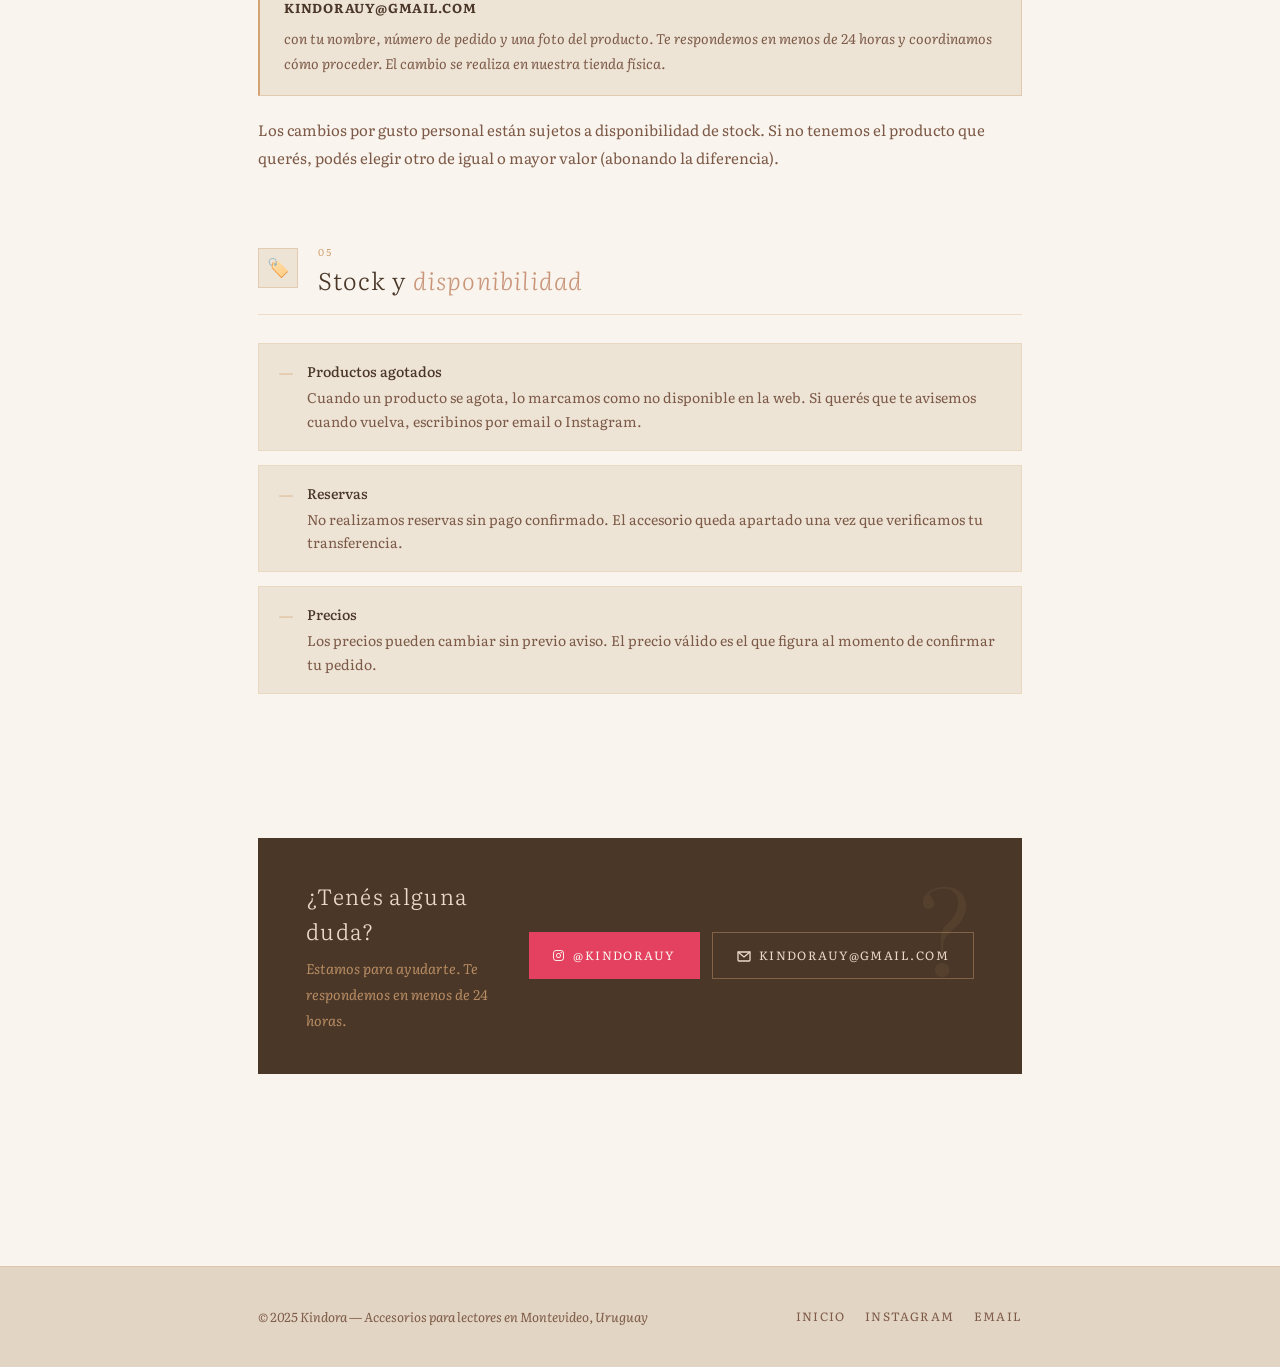
==== commit 7d96fe04: "Update politica.html" ====
--- a/politica.html
+++ b/politica.html
@@ -69,7 +69,7 @@
     <ul class="index-links">
       <li><a href="#comocomprar">Cómo comprar</a></li>
       <li><a href="#pagos">Medios de pago</a></li>
-      <li><a href="#retiro">Retiro en tienda</a></li>
+      <li><a href="#retiro">Retiro en Pick Up</a></li>
       <li><a href="#cambios">Cambios y devoluciones</a></li>
       <li><a href="#stock">Stock</a></li>
       <li><a href="#contacto">Contacto</a></li>
@@ -91,25 +91,27 @@
       </div>
     </div>
 
-    <p>Comprar en Kindora es muy sencillo. Todo se coordina por email o Instagram, y el retiro es siempre en nuestra tienda física en Montevideo.</p>
+    <p>Comprar en Kindora es muy sencillo. Todo se coordina por email.</p>
 
     <div class="policy-table-wrap">
       <table class="policy-table">
-        <thead><tr><th>Paso</th><th>¿Qué hacer?</th></tr></thead>
+        <thead>
+          <tr><th>Paso</th><th>¿Qué hacer?</th></tr>
+        </thead>
         <tbody>
           <tr><td><strong>1</strong></td><td>Elegí tus accesorios favoritos y agregalos a la bolsa.</td></tr>
           <tr><td><strong>2</strong></td><td>Completá el proceso de compra con tus datos (nombre, email, teléfono opcional).</td></tr>
-          <tr><td><strong>3</strong></td><td>Recibí por email la confirmación de tu pedido con los datos para transferencia bancaria.</td></tr>
-          <tr><td><strong>4</strong></td><td>Realizá la transferencia y respondé el email adjuntando el comprobante.</td></tr>
-          <tr><td><strong>5</strong></td><td>Te confirmamos el pedido y te enviamos la dirección exacta de nuestra tienda para que pases a retirar.</td></tr>
-          <tr><td><strong>6</strong></td><td>pasa por el pick up seleccionado una vez que recibas nuestra confirmación y llevate tus accesorios.</td></tr>
+          <tr><td><strong>3</strong></td><td>Recibí por email la confirmación de tu pedido con los datos para el pago.</td></tr>
+          <tr><td><strong>4</strong></td><td>Realizá el pago y respondé el email adjuntando el comprobante.</td></tr>
+          <tr><td><strong>5</strong></td><td>Te confirmamos el pedido por email. Indicanos en ese mismo mail si preferís retirar en el Pick Up Prado o en el Pick Up Pocitos.</td></tr>
+          <tr><td><strong>6</strong></td><td>Pasá por el Pick Up seleccionado una vez que recibas nuestra confirmación y llevate tus accesorios.</td></tr>
         </tbody>
       </table>
     </div>
 
     <div class="policy-highlight">
       <strong>📌 Importante</strong>
-      No realizamos envíos a domicilio. Todos los pedidos en nuestro Pick up prado o Pick up pocitos, indicanos cual es el de tu preferencia en el mail. La dirección te la enviamos por email una vez confirmado el pago.
+      No realizamos envíos a domicilio. Todos los pedidos se retiran en nuestro Pick Up Prado o Pick Up Pocitos. Indicanos tu preferencia por email al confirmar el pedido.
     </div>
   </div>
 
@@ -127,42 +129,46 @@
     <p>Aceptamos los siguientes medios de pago:</p>
 
     <ul class="policy-items">
-      
-      <li>
-        <div>
-          <strong>Mercado Pago</strong>
-          Podés pagar por Mercado Pago. Escribinos por Instagram o email y te enviamos el link de pago.
+      <li>
+        <div>
+          <strong>Transferencia a Mercado Pago — sin recargo</strong>
+          Podés transferir directamente a nuestra cuenta de Mercado Pago sin costo adicional. Te enviamos los datos por email al confirmar el pedido.
+        </div>
+      </li>
+      <li>
+        <div>
+          <strong>Pago por Mercado Pago — recargo del 10%</strong>
+          También aceptamos pago mediante link de Mercado Pago. Este medio tiene un recargo del <strong>10% sobre el total del pedido</strong>. Escribinos por email y te enviamos el link con el monto actualizado.
         </div>
       </li>
     </ul>
 
     <div class="policy-highlight">
       <strong>¿Cómo confirmo mi pedido?</strong>
-      Una vez realizada la transferencia, respondé al email que recibiste adjuntando el comprobante. Tu pedido queda confirmado cuando verificamos el pago (en un plazo de hasta 24 horas hábiles).
-    </div>
-  </div>
-
-  <!-- 3. Retiro en tienda -->
+      Una vez realizado el pago, respondé al email que recibiste adjuntando el comprobante. Tu pedido queda confirmado cuando verificamos el pago (en un plazo de hasta 24 horas hábiles).
+    </div>
+  </div>
+
+  <!-- 3. Retiro en Pick Up -->
   <div class="policy-section" id="retiro-section">
     <span class="section-anchor" id="retiro"></span>
     <div class="policy-section-header">
       <div class="section-icon">📍</div>
       <div class="section-title-wrap">
         <span class="section-num">03</span>
-        <h2>Retiro en <em>tienda</em></h2>
-      </div>
-    </div>
-
-    <p>Todos los pedidos se retiran personalmente en nuestra tienda física en Montevideo. <strong>No hacemos envíos a domicilio.</strong></p>
+        <h2>Retiro en <em>Pick Up</em></h2>
+      </div>
+    </div>
+
+    <p>Todos los pedidos se retiran en nuestros puntos de Pick Up en Montevideo. <strong>No realizamos envíos a domicilio.</strong></p>
 
     <ul class="policy-items">
       <li>
         <div>
           <strong>📍 ¿Dónde retiro mi pedido?</strong>
-          La dirección exacta te la enviamos por <strong>email</strong> cuando confirmamos tu pedido. Mantenemos la dirección privada para garantizar la seguridad de nuestro espacio.
-        </div>
-      </li>   
-      
+          Contamos con dos puntos de retiro: <strong>Pick Up Prado</strong> y <strong>Pick Up Pocitos</strong>. Indicanos tu preferencia por email al confirmar el pedido y te enviamos la dirección exacta.
+        </div>
+      </li>
       <li>
         <div>
           <strong>🆔 ¿Qué necesito para retirar?</strong>
@@ -229,7 +235,7 @@
       <li>
         <div>
           <strong>Productos agotados</strong>
-          Cuando un producto se agota, lo marcamos como no disponible en la web. Si querés que te avisemos cuando vuelva, escribinos por Instagram o email.
+          Cuando un producto se agota, lo marcamos como no disponible en la web. Si querés que te avisemos cuando vuelva, escribinos por email o Instagram.
         </div>
       </li>
       <li>
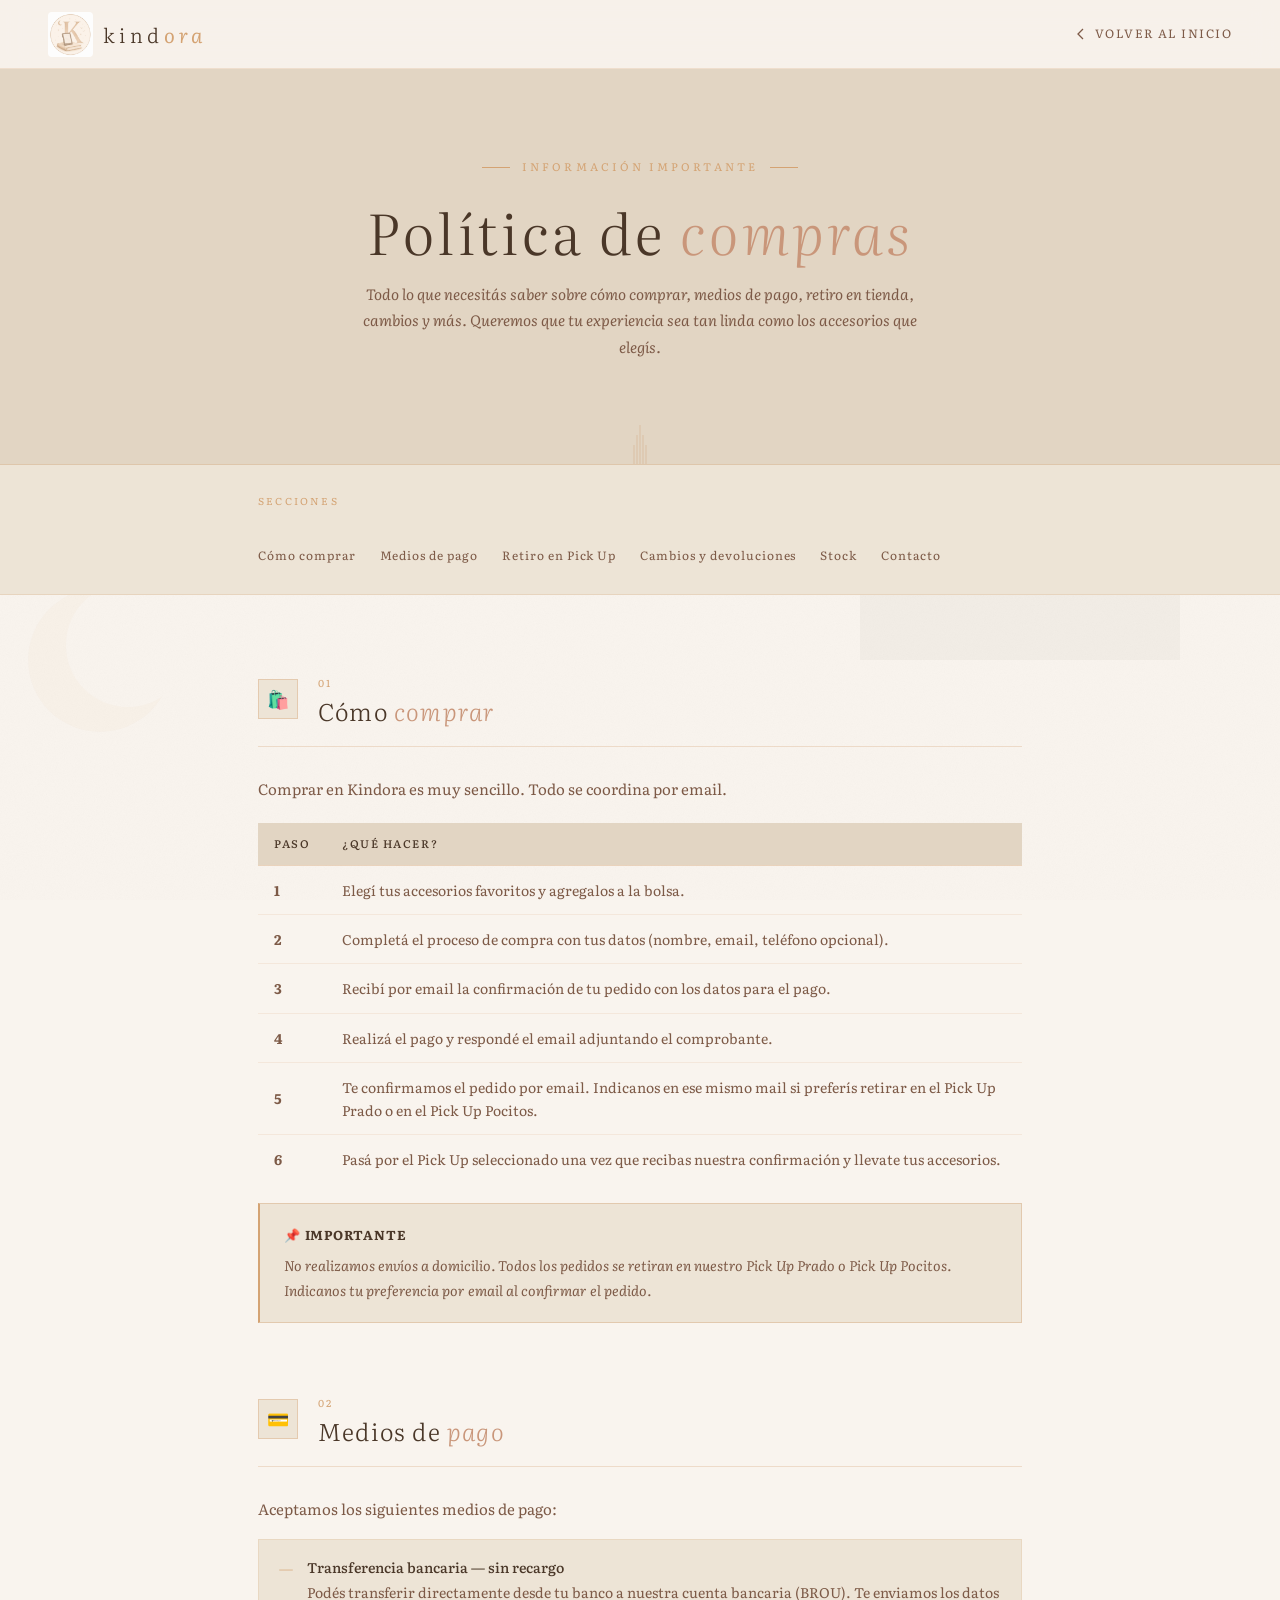
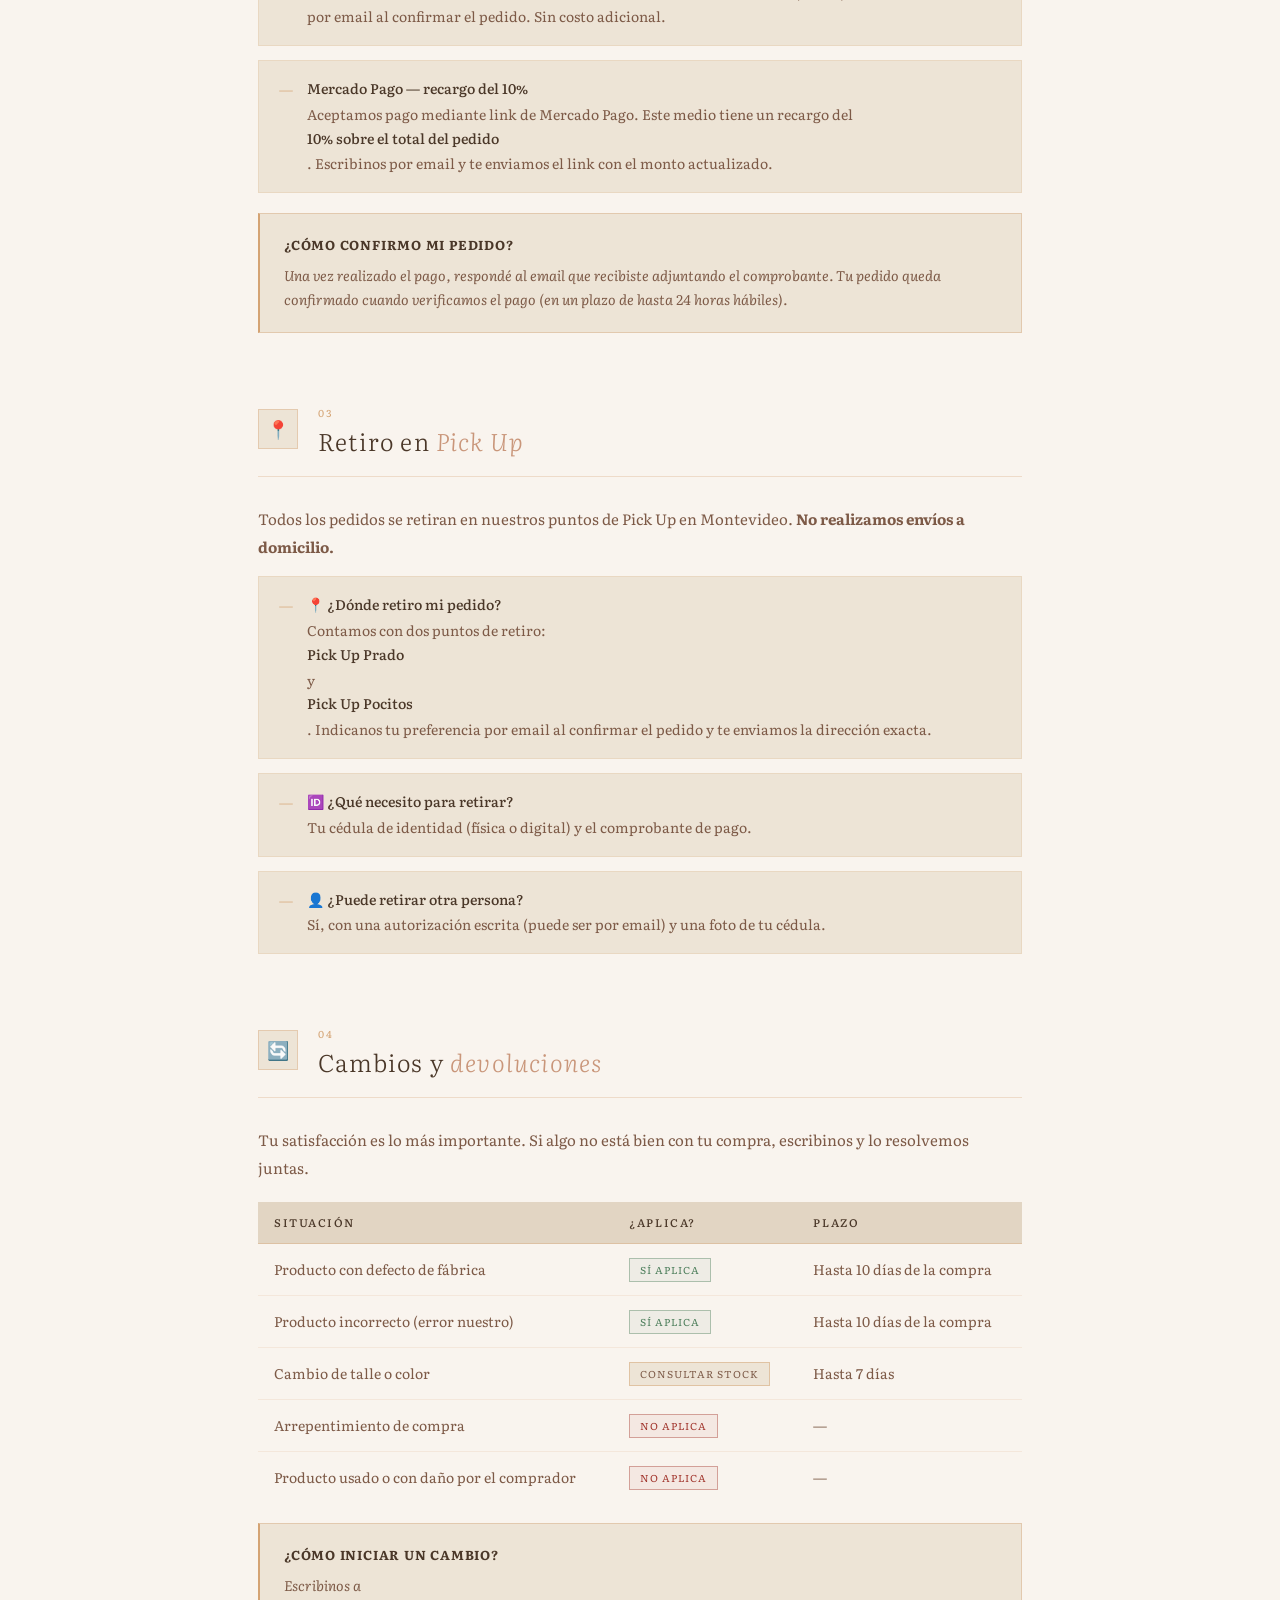
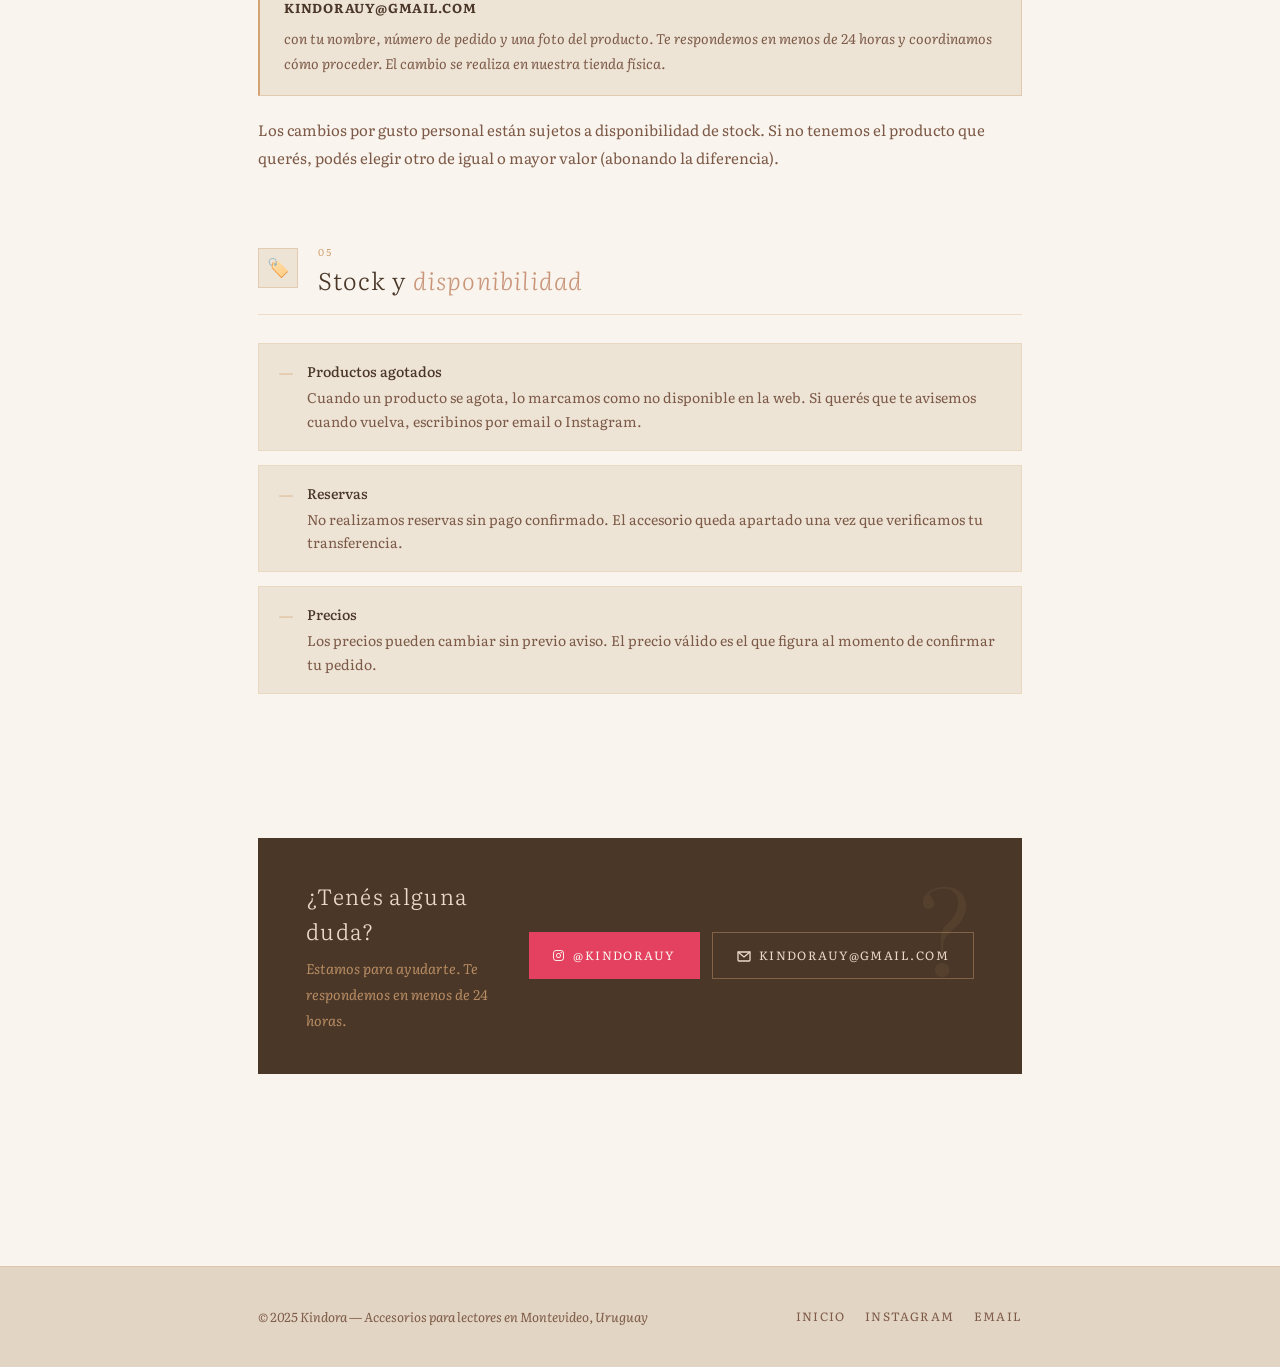
==== commit bef8dcce: "Update politica.html" ====
--- a/politica.html
+++ b/politica.html
@@ -1,4 +1,4 @@
-<!DOCTYPE html>
+ <!DOCTYPE html>
 <html lang="es">
 <head>
   <meta charset="UTF-8"/>
@@ -115,39 +115,40 @@
     </div>
   </div>
 
+
   <!-- 2. Medios de pago -->
-  <div class="policy-section" id="pagos-section">
-    <span class="section-anchor" id="pagos"></span>
-    <div class="policy-section-header">
-      <div class="section-icon">💳</div>
-      <div class="section-title-wrap">
-        <span class="section-num">02</span>
-        <h2>Medios de <em>pago</em></h2>
-      </div>
-    </div>
-
-    <p>Aceptamos los siguientes medios de pago:</p>
-
-    <ul class="policy-items">
-      <li>
-        <div>
-          <strong>Transferencia a Mercado Pago — sin recargo</strong>
-          Podés transferir directamente a nuestra cuenta de Mercado Pago sin costo adicional. Te enviamos los datos por email al confirmar el pedido.
-        </div>
-      </li>
-      <li>
-        <div>
-          <strong>Pago por Mercado Pago — recargo del 10%</strong>
-          También aceptamos pago mediante link de Mercado Pago. Este medio tiene un recargo del <strong>10% sobre el total del pedido</strong>. Escribinos por email y te enviamos el link con el monto actualizado.
-        </div>
-      </li>
-    </ul>
-
-    <div class="policy-highlight">
-      <strong>¿Cómo confirmo mi pedido?</strong>
-      Una vez realizado el pago, respondé al email que recibiste adjuntando el comprobante. Tu pedido queda confirmado cuando verificamos el pago (en un plazo de hasta 24 horas hábiles).
-    </div>
-  </div>
+<div class="policy-section" id="pagos-section">
+  <span class="section-anchor" id="pagos"></span>
+  <div class="policy-section-header">
+    <div class="section-icon">💳</div>
+    <div class="section-title-wrap">
+      <span class="section-num">02</span>
+      <h2>Medios de <em>pago</em></h2>
+    </div>
+  </div>
+
+  <p>Aceptamos los siguientes medios de pago:</p>
+
+  <ul class="policy-items">
+    <li>
+      <div>
+        <strong>Transferencia bancaria — sin recargo</strong>
+        Podés transferir directamente desde tu banco a nuestra cuenta bancaria (BROU). Te enviamos los datos por email al confirmar el pedido. Sin costo adicional.
+      </div>
+    </li>
+    <li>
+      <div>
+        <strong>Mercado Pago — recargo del 10%</strong>
+        Aceptamos pago mediante link de Mercado Pago. Este medio tiene un recargo del <strong>10% sobre el total del pedido</strong>. Escribinos por email y te enviamos el link con el monto actualizado.
+      </div>
+    </li>
+  </ul>
+
+  <div class="policy-highlight">
+    <strong>¿Cómo confirmo mi pedido?</strong>
+    Una vez realizado el pago, respondé al email que recibiste adjuntando el comprobante. Tu pedido queda confirmado cuando verificamos el pago (en un plazo de hasta 24 horas hábiles).
+  </div>
+</div>
 
   <!-- 3. Retiro en Pick Up -->
   <div class="policy-section" id="retiro-section">
